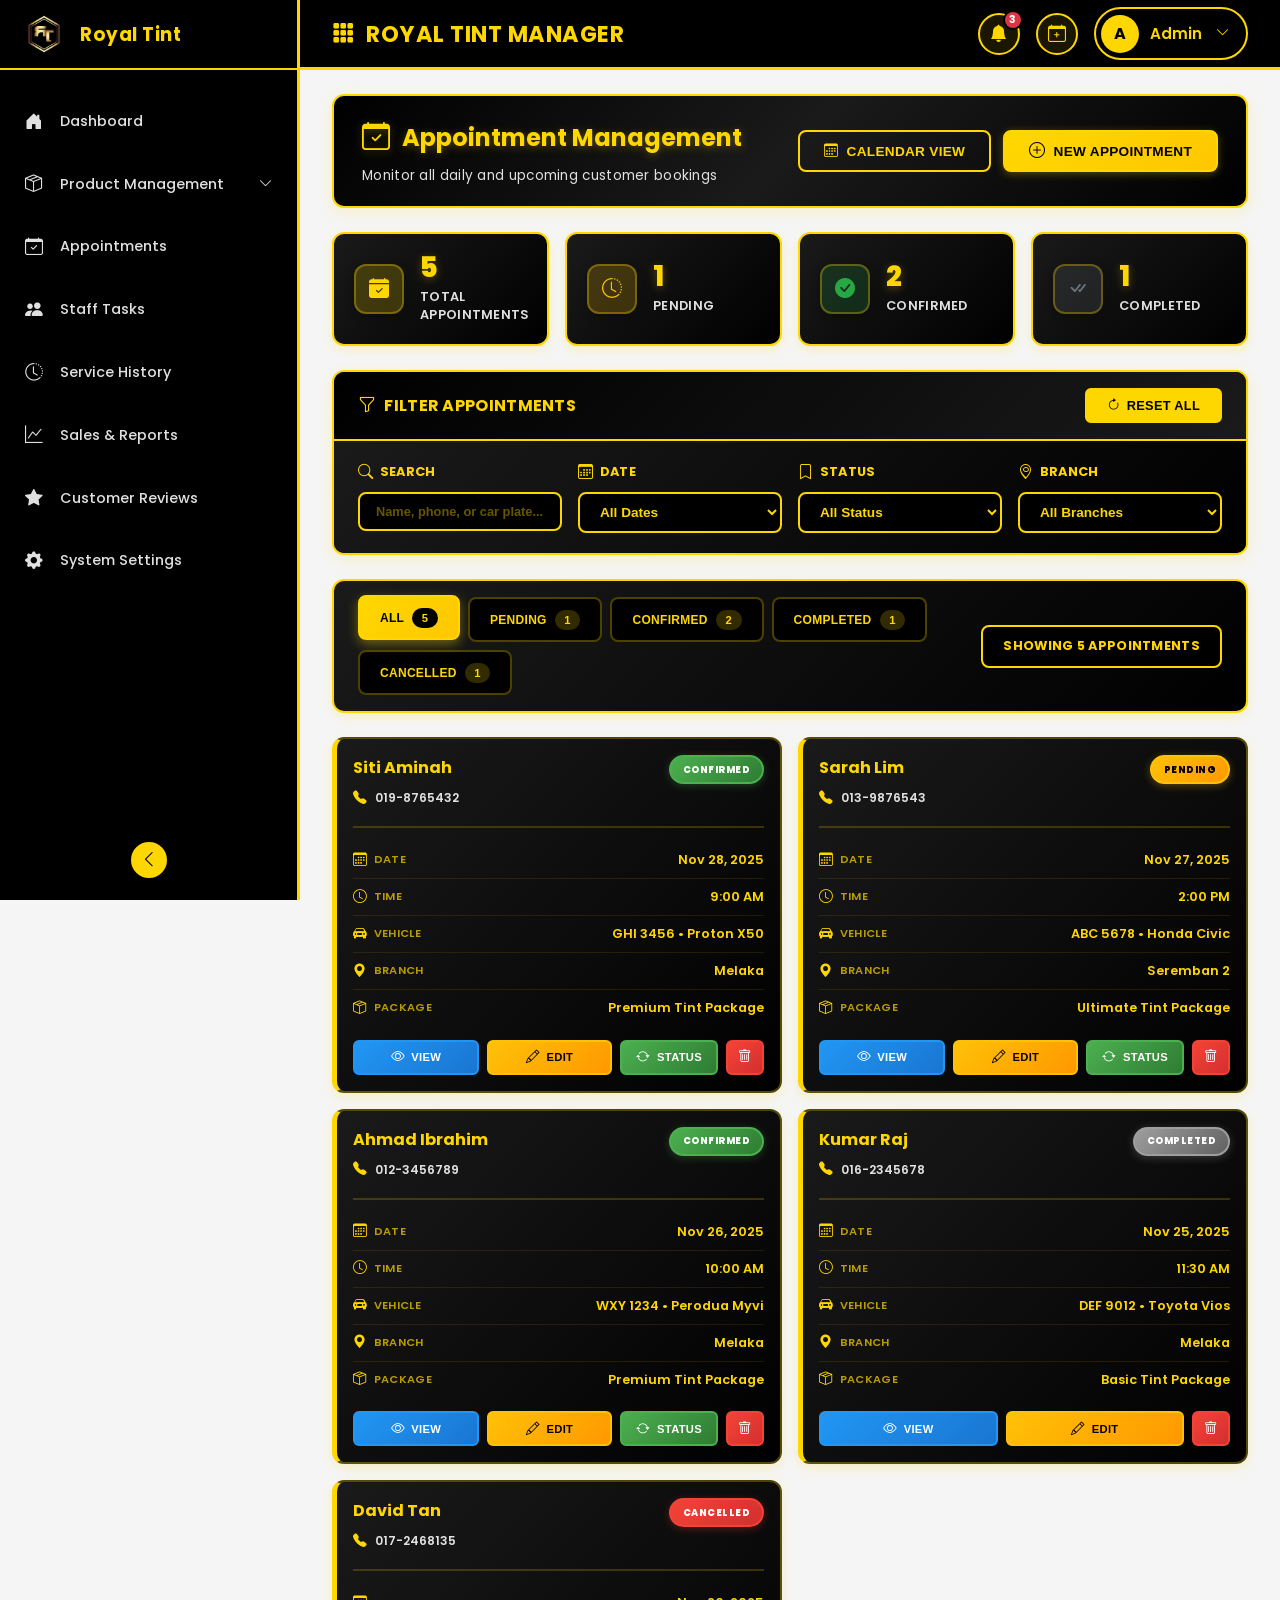
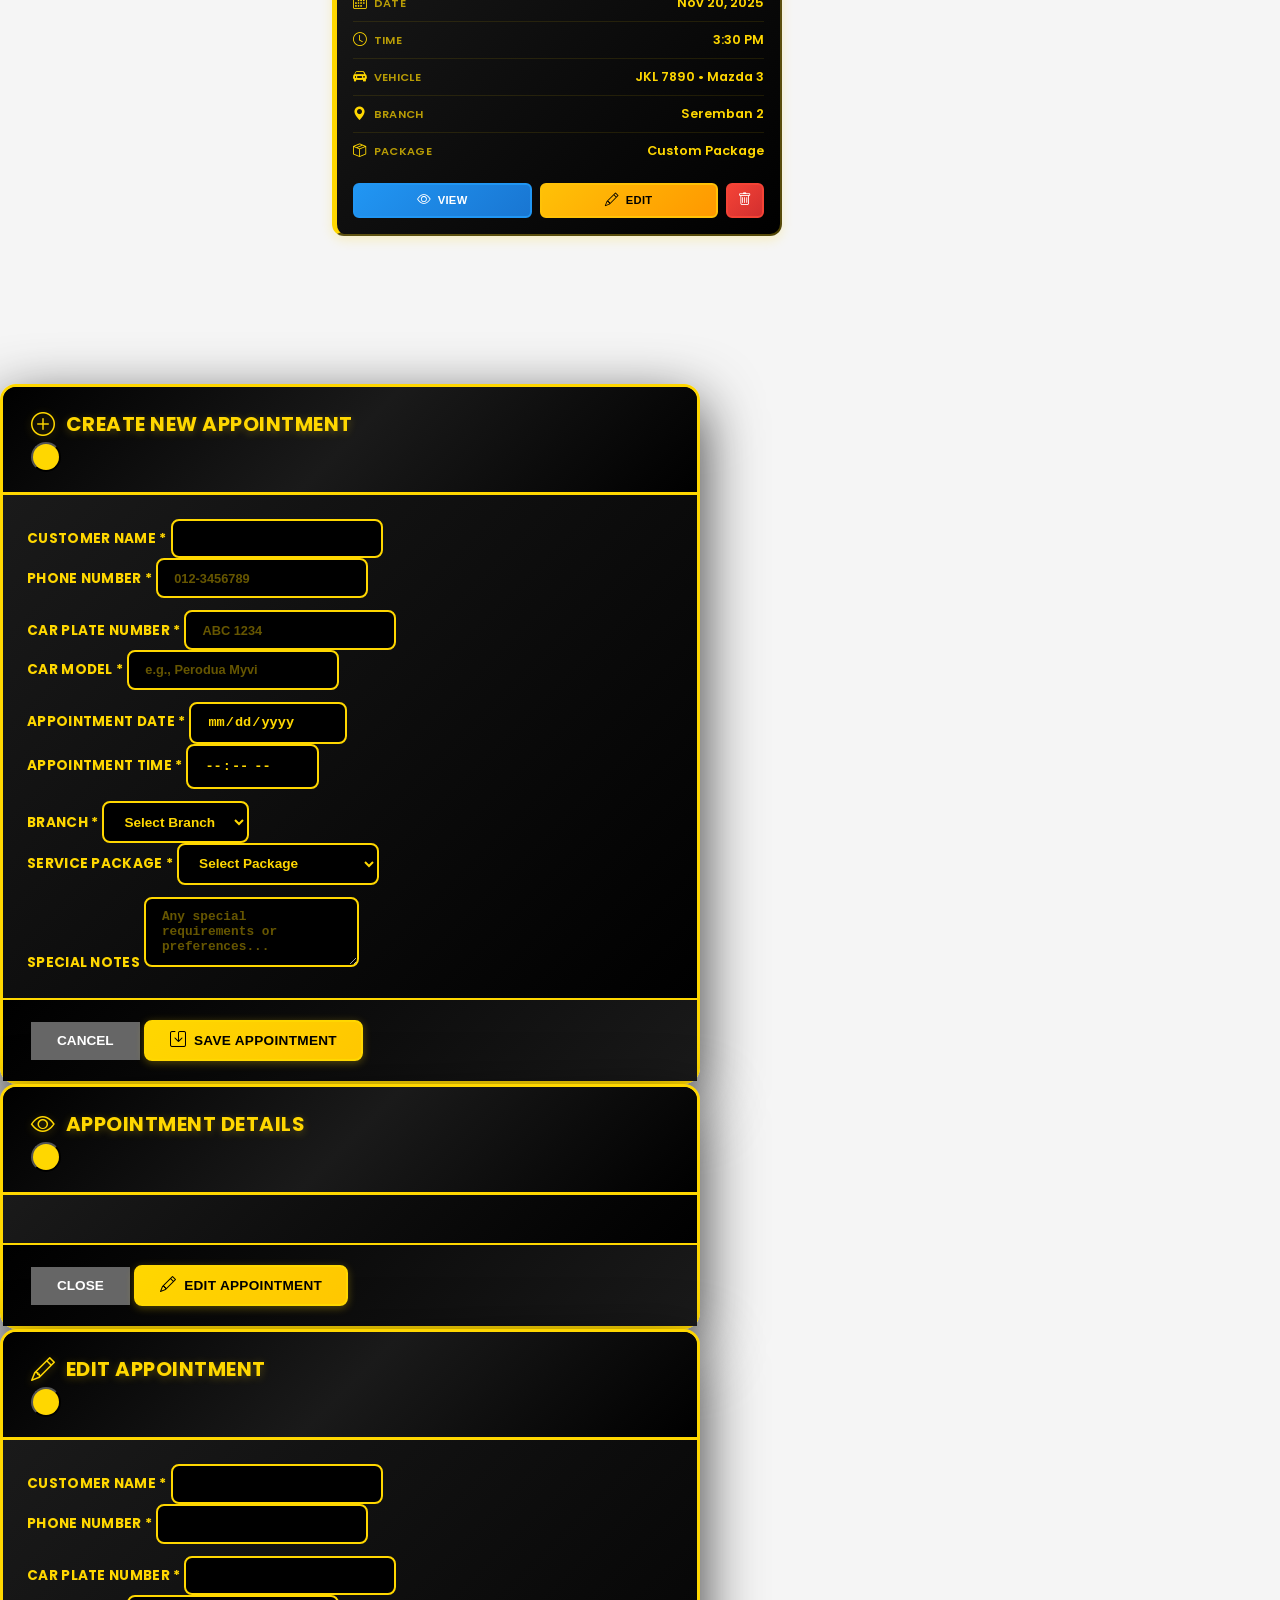
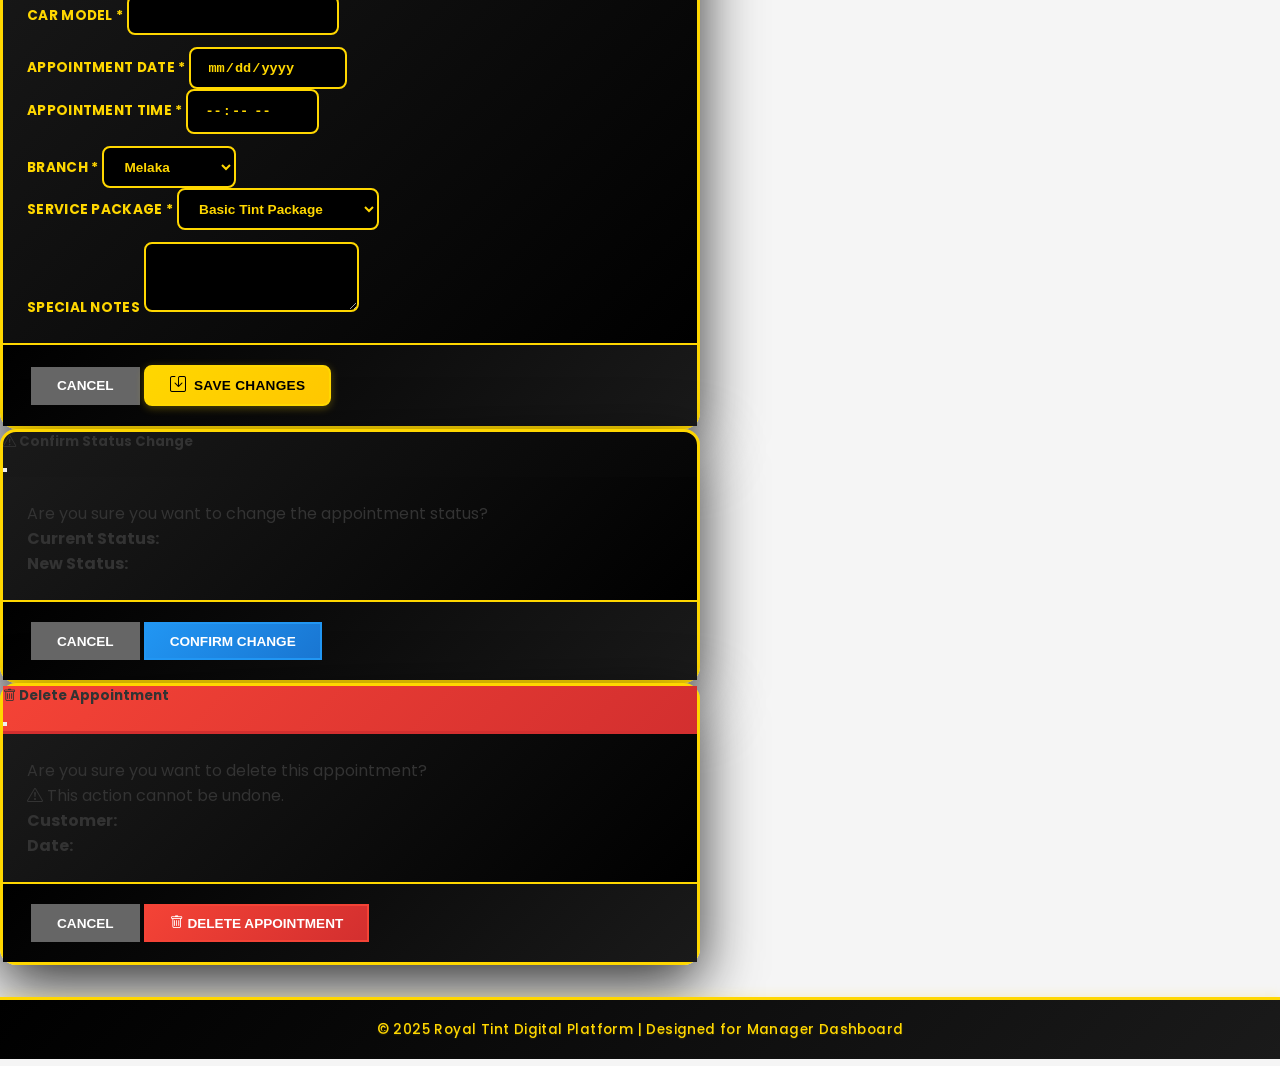
==== appointments.html @ 49ae047e "first commit" ====
<!DOCTYPE html>
<html lang="en">
<head>
  <meta charset="UTF-8">
  <meta name="viewport" content="width=device-width, initial-scale=1.0" />
  <title>Appointment Management - Royal Tint</title>
  
  <!-- Fonts -->
  <link href="https://fonts.googleapis.com/css2?family=Poppins:wght@300;400;500;600;700&display=swap" rel="stylesheet" />
  
  <!-- CSS Files - Adjust paths based on your folder structure -->
  <link rel="stylesheet" href="assets/css/bootstrap.min.css">
  <link rel="stylesheet" href="https://cdn.jsdelivr.net/npm/bootstrap-icons@1.10.5/font/bootstrap-icons.css" />
  <link rel="stylesheet" href="assets/css/aos.css">
  <link rel="stylesheet" href="assets/css/style.css">
  <link rel="stylesheet" href="assets/css/appointment.css">
</head>

<body>

  <div id="navbar"></div>
  <div id="sidebar"></div>

  <!-- MAIN CONTENT -->
  <main class="main-content">
    <div class="container-fluid">

      <!-- Page Header -->
      <div class="page-header-section">
        <div class="header-left">
          <h2 class="page-title">
            <i class="bi bi-calendar-check"></i> Appointment Management
          </h2>
          <p class="page-subtitle">Monitor all daily and upcoming customer bookings</p>
        </div>
        <div class="header-right">
          <button class="btn btn-outline-gold" id="viewToggle">
            <i class="bi bi-calendar3"></i>
            <span>Calendar View</span>
          </button>
          <button class="btn btn-gold" data-bs-toggle="modal" data-bs-target="#newAppointmentModal">
            <i class="bi bi-plus-circle"></i>
            <span>New Appointment</span>
          </button>
        </div>
      </div>

      <!-- Stats Cards -->
      <div class="stats-grid">
        <div class="stat-card">
          <div class="stat-icon" style="background: rgba(255,215,0,0.2);">
            <i class="bi bi-calendar-check-fill" style="color: #FFD700;"></i>
          </div>
          <div class="stat-content">
            <h3 id="totalAppointments">0</h3>
            <p>Total Appointments</p>
          </div>
        </div>

        <div class="stat-card">
          <div class="stat-icon" style="background: rgba(255,193,7,0.2);">
            <i class="bi bi-clock-history" style="color: #ffc107;"></i>
          </div>
          <div class="stat-content">
            <h3 id="pendingCount">0</h3>
            <p>Pending</p>
          </div>
        </div>

        <div class="stat-card">
          <div class="stat-icon" style="background: rgba(40,167,69,0.2);">
            <i class="bi bi-check-circle-fill" style="color: #28a745;"></i>
          </div>
          <div class="stat-content">
            <h3 id="confirmedCount">0</h3>
            <p>Confirmed</p>
          </div>
        </div>

        <div class="stat-card">
          <div class="stat-icon" style="background: rgba(108,117,125,0.2);">
            <i class="bi bi-check-all" style="color: #6c757d;"></i>
          </div>
          <div class="stat-content">
            <h3 id="completedCount">0</h3>
            <p>Completed</p>
          </div>
        </div>
      </div>

      <!-- List View -->
      <div id="listView">

        <!-- Enhanced Filter Card -->
        <div class="filter-card">
          <div class="filter-header">
            <h5><i class="bi bi-funnel"></i> Filter Appointments</h5>
            <button class="btn-reset" id="resetFilter">
              <i class="bi bi-arrow-clockwise"></i> Reset All
            </button>
          </div>
          
          <div class="filter-body">
            <div class="filter-group">
              <label class="filter-label">
                <i class="bi bi-search"></i> Search
              </label>
              <input type="text" class="filter-input" id="searchInput" 
                     placeholder="Name, phone, or car plate...">
            </div>

            <div class="filter-group">
              <label class="filter-label">
                <i class="bi bi-calendar3"></i> Date
              </label>
              <select class="filter-select" id="dateFilter">
                <option value="all">All Dates</option>
                <option value="today">Today</option>
                <option value="tomorrow">Tomorrow</option>
                <option value="week">This Week</option>
                <option value="month">This Month</option>
                <option value="custom">Select Date...</option>
              </select>
            </div>

            <div class="filter-group">
              <label class="filter-label">
                <i class="bi bi-bookmark"></i> Status
              </label>
              <select class="filter-select" id="statusFilter">
                <option value="all">All Status</option>
                <option value="pending">Pending</option>
                <option value="confirmed">Confirmed</option>
                <option value="completed">Completed</option>
                <option value="cancelled">Cancelled</option>
              </select>
            </div>

            <div class="filter-group">
              <label class="filter-label">
                <i class="bi bi-geo-alt"></i> Branch
              </label>
              <select class="filter-select" id="branchFilter">
                <option value="all">All Branches</option>
                <option value="melaka">Melaka</option>
                <option value="seremban">Seremban 2</option>
              </select>
            </div>
          </div>

          <!-- Custom Date Picker (Hidden by default) -->
          <div class="custom-date-section" id="customDatePicker" style="display: none;">
            <label class="filter-label">
              <i class="bi bi-calendar-date"></i> Select Specific Date
            </label>
            <input type="date" class="filter-input" id="customDate">
          </div>
        </div>

        <!-- Filter Tabs -->
        <div class="filter-tabs-container">
          <div class="filter-tabs">
            <button class="filter-tab active" data-status="all">
              All <span class="tab-badge" id="badge-all">0</span>
            </button>
            <button class="filter-tab" data-status="pending">
              Pending <span class="tab-badge" id="badge-pending">0</span>
            </button>
            <button class="filter-tab" data-status="confirmed">
              Confirmed <span class="tab-badge" id="badge-confirmed">0</span>
            </button>
            <button class="filter-tab" data-status="completed">
              Completed <span class="tab-badge" id="badge-completed">0</span>
            </button>
            <button class="filter-tab" data-status="cancelled">
              Cancelled <span class="tab-badge" id="badge-cancelled">0</span>
            </button>
          </div>

          <!-- Results Count -->
          <div class="results-count">
            <span id="resultsCount">Showing 0 appointments</span>
          </div>
        </div>

        <!-- Appointment List -->
        <div id="appointmentsList">
          <!-- JavaScript will render appointments here -->
        </div>
      </div>

      <!-- Calendar View -->
      <div id="calendarView" style="display: none;">
        <div class="card shadow-sm">
          <div class="card-body text-center py-5">
            <i class="bi bi-calendar3" style="font-size: 4rem; color: #FFD700;"></i>
            <h4 class="mt-3">Calendar View</h4>
            <p class="text-muted">Calendar integration coming soon...</p>
          </div>
        </div>
      </div>

    </div>
  </main>

  <!-- ========== MODALS ========== -->

  <!-- New Appointment Modal -->
  <div class="modal fade" id="newAppointmentModal" tabindex="-1">
    <div class="modal-dialog modal-lg">
      <div class="modal-content">
        <div class="modal-header-gold">
          <h5 class="modal-title">
            <i class="bi bi-plus-circle"></i> Create New Appointment
          </h5>
          <button type="button" class="btn-close btn-close-white" data-bs-dismiss="modal"></button>
        </div>
        <div class="modal-body">
          <form id="appointmentForm">
            <div class="row">
              <div class="col-md-6 mb-3">
                <label class="form-label">Customer Name *</label>
                <input type="text" class="form-control" id="customerName" required>
              </div>
              <div class="col-md-6 mb-3">
                <label class="form-label">Phone Number *</label>
                <input type="tel" class="form-control" id="customerPhone" 
                       placeholder="012-3456789" required>
              </div>
            </div>
            <div class="row">
              <div class="col-md-6 mb-3">
                <label class="form-label">Car Plate Number *</label>
                <input type="text" class="form-control" id="carPlate" 
                       placeholder="ABC 1234" required>
              </div>
              <div class="col-md-6 mb-3">
                <label class="form-label">Car Model *</label>
                <input type="text" class="form-control" id="carModel" 
                       placeholder="e.g., Perodua Myvi" required>
              </div>
            </div>
            <div class="row">
              <div class="col-md-6 mb-3">
                <label class="form-label">Appointment Date *</label>
                <input type="date" class="form-control" id="appointmentDate" required>
              </div>
              <div class="col-md-6 mb-3">
                <label class="form-label">Appointment Time *</label>
                <input type="time" class="form-control" id="appointmentTime" required>
              </div>
            </div>
            <div class="row">
              <div class="col-md-6 mb-3">
                <label class="form-label">Branch *</label>
                <select class="form-select" id="branch" required>
                  <option value="">Select Branch</option>
                  <option value="melaka">Melaka</option>
                  <option value="seremban">Seremban 2</option>
                </select>
              </div>
              <div class="col-md-6 mb-3">
                <label class="form-label">Service Package *</label>
                <select class="form-select" id="servicePackage" required>
                  <option value="">Select Package</option>
                  <option value="Basic Tint Package">Basic Tint Package</option>
                  <option value="Premium Tint Package">Premium Tint Package</option>
                  <option value="Ultimate Tint Package">Ultimate Tint Package</option>
                  <option value="Custom Package">Custom Package</option>
                </select>
              </div>
            </div>
            <div class="mb-3">
              <label class="form-label">Special Notes</label>
              <textarea class="form-control" id="notes" rows="3" 
                        placeholder="Any special requirements or preferences..."></textarea>
            </div>
          </form>
        </div>
        <div class="modal-footer">
          <button type="button" class="btn btn-secondary" data-bs-dismiss="modal">Cancel</button>
          <button type="button" class="btn btn-gold" id="saveAppointment">
            <i class="bi bi-save"></i> Save Appointment
          </button>
        </div>
      </div>
    </div>
  </div>

  <!-- View Appointment Details Modal -->
  <div class="modal fade" id="viewAppointmentModal" tabindex="-1">
    <div class="modal-dialog modal-lg">
      <div class="modal-content">
        <div class="modal-header-gold">
          <h5 class="modal-title">
            <i class="bi bi-eye"></i> Appointment Details
          </h5>
          <button type="button" class="btn-close btn-close-white" data-bs-dismiss="modal"></button>
        </div>
        <div class="modal-body" id="viewAppointmentContent">
          <!-- Content will be populated by JavaScript -->
        </div>
        <div class="modal-footer">
          <button type="button" class="btn btn-secondary" data-bs-dismiss="modal">Close</button>
          <button type="button" class="btn btn-gold" id="editFromView">
            <i class="bi bi-pencil"></i> Edit Appointment
          </button>
        </div>
      </div>
    </div>
  </div>

  <!-- Edit Appointment Modal -->
  <div class="modal fade" id="editAppointmentModal" tabindex="-1">
    <div class="modal-dialog modal-lg">
      <div class="modal-content">
        <div class="modal-header-gold">
          <h5 class="modal-title">
            <i class="bi bi-pencil"></i> Edit Appointment
          </h5>
          <button type="button" class="btn-close btn-close-white" data-bs-dismiss="modal"></button>
        </div>
        <div class="modal-body">
          <form id="editAppointmentForm">
            <input type="hidden" id="editId">
            <div class="row">
              <div class="col-md-6 mb-3">
                <label class="form-label">Customer Name *</label>
                <input type="text" class="form-control" id="editCustomerName" required>
              </div>
              <div class="col-md-6 mb-3">
                <label class="form-label">Phone Number *</label>
                <input type="tel" class="form-control" id="editCustomerPhone" required>
              </div>
            </div>
            <div class="row">
              <div class="col-md-6 mb-3">
                <label class="form-label">Car Plate Number *</label>
                <input type="text" class="form-control" id="editCarPlate" required>
              </div>
              <div class="col-md-6 mb-3">
                <label class="form-label">Car Model *</label>
                <input type="text" class="form-control" id="editCarModel" required>
              </div>
            </div>
            <div class="row">
              <div class="col-md-6 mb-3">
                <label class="form-label">Appointment Date *</label>
                <input type="date" class="form-control" id="editAppointmentDate" required>
              </div>
              <div class="col-md-6 mb-3">
                <label class="form-label">Appointment Time *</label>
                <input type="time" class="form-control" id="editAppointmentTime" required>
              </div>
            </div>
            <div class="row">
              <div class="col-md-6 mb-3">
                <label class="form-label">Branch *</label>
                <select class="form-select" id="editBranch" required>
                  <option value="melaka">Melaka</option>
                  <option value="seremban">Seremban 2</option>
                </select>
              </div>
              <div class="col-md-6 mb-3">
                <label class="form-label">Service Package *</label>
                <select class="form-select" id="editServicePackage" required>
                  <option value="Basic Tint Package">Basic Tint Package</option>
                  <option value="Premium Tint Package">Premium Tint Package</option>
                  <option value="Ultimate Tint Package">Ultimate Tint Package</option>
                  <option value="Custom Package">Custom Package</option>
                </select>
              </div>
            </div>
            <div class="mb-3">
              <label class="form-label">Special Notes</label>
              <textarea class="form-control" id="editNotes" rows="3"></textarea>
            </div>
          </form>
        </div>
        <div class="modal-footer">
          <button type="button" class="btn btn-secondary" data-bs-dismiss="modal">Cancel</button>
          <button type="button" class="btn btn-gold" id="updateAppointment">
            <i class="bi bi-save"></i> Save Changes
          </button>
        </div>
      </div>
    </div>
  </div>

  <!-- Status Change Confirmation Modal -->
  <div class="modal fade" id="statusChangeModal" tabindex="-1">
    <div class="modal-dialog">
      <div class="modal-content">
        <div class="modal-header">
          <h5 class="modal-title">
            <i class="bi bi-exclamation-triangle text-warning"></i> Confirm Status Change
          </h5>
          <button type="button" class="btn-close" data-bs-dismiss="modal"></button>
        </div>
        <div class="modal-body">
          <p>Are you sure you want to change the appointment status?</p>
          <div class="alert alert-info">
            <strong>Current Status:</strong> <span id="currentStatus"></span><br>
            <strong>New Status:</strong> <span id="newStatus"></span>
          </div>
        </div>
        <div class="modal-footer">
          <button type="button" class="btn btn-secondary" data-bs-dismiss="modal">Cancel</button>
          <button type="button" class="btn btn-primary" id="confirmStatusChange">
            Confirm Change
          </button>
        </div>
      </div>
    </div>
  </div>

  <!-- Delete Confirmation Modal -->
  <div class="modal fade" id="deleteModal" tabindex="-1">
    <div class="modal-dialog">
      <div class="modal-content">
        <div class="modal-header bg-danger text-white">
          <h5 class="modal-title">
            <i class="bi bi-trash"></i> Delete Appointment
          </h5>
          <button type="button" class="btn-close btn-close-white" data-bs-dismiss="modal"></button>
        </div>
        <div class="modal-body">
          <p>Are you sure you want to delete this appointment?</p>
          <div class="alert alert-warning">
            <i class="bi bi-exclamation-triangle"></i> This action cannot be undone.
          </div>
          <p><strong>Customer:</strong> <span id="deleteCustomerName"></span></p>
          <p><strong>Date:</strong> <span id="deleteAppointmentDate"></span></p>
        </div>
        <div class="modal-footer">
          <button type="button" class="btn btn-secondary" data-bs-dismiss="modal">Cancel</button>
          <button type="button" class="btn btn-danger" id="confirmDelete">
            <i class="bi bi-trash"></i> Delete Appointment
          </button>
        </div>
      </div>
    </div>
  </div>

  <div id="footer"></div>

  <!-- Scripts -->
  <script src="assets/js/bootstrap.bundle.min.js"></script>
  <script src="assets/js/aos.js"></script>
  <script>
    AOS.init({
      duration: 800,
      easing: 'ease-in-out',
      once: true
    });
  </script>
  <script src="assets/js/main.js"></script>
  <script src="assets/js/appointment.js"></script>
</body>
</html>
---- assets/css/style.css ----
/* ============================================
   ROYAL TINT - ULTIMATE FIX
   All Issues Resolved
   ============================================ */

   :root {
    --black: #000;
    --gold: #FFD700;
    --gold-hover: #FFC700;
    --white: #fff;
    --gray-bg: #f5f5f5;
    --gray-light: #e0e0e0;
    --gray-dark: #666;
    --navbar-height: 70px;
    --sidebar-width: 300px;
    --sidebar-collapsed-width: 70px;
  }
  
  * {
    margin: 0;
    padding: 0;
    box-sizing: border-box;
  }
  
  html, body {
    font-family: 'Poppins', sans-serif;
    background: var(--gray-bg);
    color: #333;
    min-height: 100vh;
    overflow-x: hidden;
  }
  
  /* ============================================
     SIDEBAR STYLES
     ============================================ */
  
  .sidebar {
    position: fixed;
    left: 0;
    top: 0;
    width: var(--sidebar-width);
    height: 100vh;
    background: var(--black);
    border-right: 3px solid var(--gold);
    z-index: 1000;
    overflow-y: auto;
    overflow-x: hidden;
    transition: width 0.3s ease;
  }
  
  .sidebar.collapsed {
    width: var(--sidebar-collapsed-width);
  }
  
  .sidebar-header {
    display: flex;
    align-items: center;
    gap: 1rem;
    padding: 1rem 1.5rem;
    height: var(--navbar-height);
    border-bottom: 2px solid var(--gold);
    background: var(--black);
  }
  
  .logo-wrapper {
    width: 40px;
    height: 40px;
    display: flex;
    align-items: center;
    justify-content: center;
    flex-shrink: 0;
  }
  
  .logo-img {
    width: 100%;
    height: 100%;
    object-fit: contain;
  }
  
  .brand-name {
    font-size: 1.15rem;
    font-weight: 700;
    color: var(--gold);
    margin: 0;
    letter-spacing: 0.5px;
    white-space: nowrap;
    transition: opacity 0.3s ease;
  }
  
  .sidebar.collapsed .brand-name {
    opacity: 0;
    display: none;
  }
  
  .sidebar.collapsed .sidebar-header {
    justify-content: center;
    padding: 1rem;
  }
  
  /* Menu Styles */
  .menu {
    list-style: none;
    padding: 1rem 0 80px 0; /* Extra bottom padding for collapse button */
    margin: 0;
  }
  
  .menu-item {
    margin: 0.5rem 0;
    position: relative;
  }
  
  .menu-item a,
  .menu-item .menu-link {
    display: flex;
    align-items: center;
    gap: 1rem;
    padding: 0.9rem 1.5rem;
    color: #e0e0e0;
    text-decoration: none;
    transition: all 0.3s ease;
    font-weight: 500;
    font-size: 0.9rem;
    cursor: pointer;
  }
  
  .menu-item a:hover,
  .menu-item .menu-link:hover {
    background: rgba(255, 215, 0, 0.1);
    color: var(--gold);
  }
  
  .menu-item.active a,
  .menu-item.active .menu-link {
    background: var(--gold);
    color: var(--black);
    font-weight: 700;
  }
  
  .menu-item .icon {
    width: 20px;
    text-align: center;
    font-size: 1.1rem;
    flex-shrink: 0;
  }
  
  .menu-item .label {
    flex: 1;
    white-space: nowrap;
    transition: opacity 0.3s ease;
  }
  
  .sidebar.collapsed .label {
    opacity: 0;
    display: none;
  }
  
  .sidebar.collapsed .menu-item a,
  .sidebar.collapsed .menu-item .menu-link {
    justify-content: center;
    padding: 0.9rem 0.5rem;
  }
  
  .sidebar.collapsed .submenu-arrow {
    display: none;
  }
  
  .submenu {
    list-style: none;
    padding: 0;
    margin: 0;
    max-height: 0;
    overflow: hidden;
    transition: max-height 0.3s ease;
    background: rgba(0, 0, 0, 0.6);
  }
  
  /* Submenu Open State */
  .menu-item.has-submenu.open .submenu {
    max-height: 300px;
  }
  
  /* Submenu Items */
  .submenu li {
    margin: 0;
  }
  
  .submenu li a {
    display: block;
    padding: 0.75rem 1.5rem 0.75rem 3.5rem;
    color: white;
    text-decoration: none;
    font-size: 0.85rem;
    font-weight: 500;
    transition: all 0.3s ease;
    border-left: 3px solid transparent;
  }
  
  /* Submenu Hover - Same as main menu items */
  .submenu li a:hover {
    background: rgba(255, 215, 0, 0.1);
    color: #FFD700;
  }
  
  /* Submenu Arrow */
  .submenu-arrow {
    margin-left: auto;
    font-size: 0.85rem;
    transition: transform 0.3s ease;
  }
  
  /* Rotate arrow when open */
  .menu-item.has-submenu.open .submenu-arrow {
    transform: rotate(180deg);
  }
  
  /* Hide submenu in collapsed sidebar */
  .sidebar.collapsed .submenu-arrow,
  .sidebar.collapsed .submenu {
    display: none;
  }
  
  
  /* Collapse Button - INSIDE SIDEBAR, CENTERED */
  .collapse-btn {
    position: absolute; /* Changed from fixed */
    bottom: 20px;
    left: 50%;
    transform: translateX(-50%);
    width: 40px;
    height: 40px;
    background: var(--gold);
    border: 2px solid var(--black);
    border-radius: 50%;
    display: flex;
    align-items: center;
    justify-content: center;
    cursor: pointer;
    color: var(--black);
    font-size: 1.1rem;
    transition: all 0.3s ease;
    z-index: 10;
    box-shadow: 0 2px 8px rgba(0, 0, 0, 0.3);
  }
  
  .collapse-btn:hover {
    transform: translateX(-50%) scale(1.1);
    box-shadow: 0 4px 12px rgba(0, 0, 0, 0.4);
  }
  
  .collapse-btn i {
    transition: transform 0.3s ease;
    font-weight: 900;
  }
  
  .sidebar.collapsed .collapse-btn i {
    transform: rotate(180deg);
  }
  
  /* Scrollbar */
  .sidebar::-webkit-scrollbar {
    width: 5px;
  }
  
  .sidebar::-webkit-scrollbar-track {
    background: #1a1a1a;
  }
  
  .sidebar::-webkit-scrollbar-thumb {
    background: var(--gold);
    border-radius: 3px;
  }
  
  /* ============================================
     NAVBAR STYLES
     ============================================ */
  
  .top-navbar {
    position: fixed;
    top: 0;
    left: var(--sidebar-width);
    right: 0;
    height: var(--navbar-height);
    background: var(--black);
    border-bottom: 3px solid var(--gold);
    z-index: 999;
    display: flex;
    align-items: center;
    justify-content: space-between;
    padding: 0 2rem;
    transition: left 0.3s ease;
  }
  
  .sidebar.collapsed ~ * .top-navbar,
  body.sidebar-collapsed .top-navbar {
    left: var(--sidebar-collapsed-width);
  }
  
  .navbar-left {
    display: flex;
    align-items: center;
  }
  
  .navbar-title {
    display: flex;
    align-items: center;
    gap: 0.75rem;
  }
  
  .navbar-title i {
    font-size: 1.4rem;
    color: var(--gold);
  }
  
  .navbar-title h1 {
    color: var(--gold);
    font-size: 1.4rem;
    font-weight: 700;
    margin: 0;
    text-transform: uppercase;
    letter-spacing: 0.5px;
  }
  
  .navbar-right {
    display: flex;
    align-items: center;
    gap: 1rem;
  }
  
  .nav-icon {
    width: 42px;
    height: 42px;
    border-radius: 50%;
    background: rgba(255, 215, 0, 0.1);
    border: 2px solid var(--gold);
    color: var(--gold);
    display: flex;
    align-items: center;
    justify-content: center;
    cursor: pointer;
    transition: all 0.3s ease;
    position: relative;
    text-decoration: none;
  }
  
  .nav-icon:hover {
    background: var(--gold);
    color: var(--black);
    transform: translateY(-2px);
    box-shadow: 0 4px 12px rgba(255, 215, 0, 0.4);
  }
  
  .nav-icon i {
    font-size: 1.1rem;
  }
  
  .notification-badge {
    position: absolute;
    top: -5px;
    right: -5px;
    background: #dc3545;
    color: white;
    width: 20px;
    height: 20px;
    border-radius: 50%;
    display: flex;
    align-items: center;
    justify-content: center;
    font-size: 0.65rem;
    font-weight: 700;
    border: 2px solid var(--black);
  }
  
  /* User Profile - FIXED DROPDOWN */
  .user-profile-wrapper {
    position: relative;
  }
  
  .user-profile {
    display: flex;
    align-items: center;
    gap: 0.65rem;
    padding: 0.35rem 1rem 0.35rem 0.35rem;
    background: transparent;
    border: 2px solid var(--gold);
    border-radius: 30px;
    cursor: pointer;
    transition: all 0.3s ease;
  }
  
  .user-profile:hover {
    background: rgba(255, 215, 0, 0.1);
    border-color: var(--gold-hover);
    box-shadow: 0 2px 8px rgba(255, 215, 0, 0.2);
  }
  
  .user-avatar {
    width: 38px;
    height: 38px;
    border-radius: 50%;
    background: var(--gold);
    color: var(--black);
    display: flex;
    align-items: center;
    justify-content: center;
    font-weight: 700;
    font-size: 1rem;
  }
  
  .user-name {
    color: var(--gold);
    font-weight: 600;
    font-size: 0.95rem;
  }
  
  .dropdown-arrow {
    color: var(--gold);
    font-size: 0.85rem;
    transition: transform 0.3s ease;
    margin-left: 0.25rem;
  }
  
  /* Profile Dropdown - FIXED */
  .profile-dropdown {
    position: absolute;
    top: calc(100% + 10px);
    right: 0;
    min-width: 230px;
    background: var(--black);
    border: 2px solid var(--gold);
    border-radius: 12px;
    box-shadow: 0 8px 24px rgba(255, 215, 0, 0.3);
    overflow: hidden;
    opacity: 0;
    visibility: hidden;
    transform: translateY(-10px);
    transition: all 0.3s ease;
    z-index: 10000;
  }
  
  .profile-dropdown.show {
    opacity: 1;
    visibility: visible;
    transform: translateY(0);
  }
  
  .dropdown-item {
    display: flex;
    align-items: center;
    gap: 0.75rem;
    padding: 0.95rem 1.15rem;
    color: var(--gold);
    text-decoration: none;
    transition: all 0.3s ease;
    font-size: 0.9rem;
    font-weight: 500;
    border-bottom: 1px solid rgba(255, 215, 0, 0.1);
  }
  
  .dropdown-item:last-child {
    border-bottom: none;
  }
  
  .dropdown-item:hover {
    background: var(--gold);
    color: var(--black);
    padding-left: 1.4rem;
  }
  
  .dropdown-item i {
    font-size: 1.15rem;
    width: 22px;
  }
  
  .dropdown-divider {
    height: 2px;
    background: linear-gradient(90deg, transparent, var(--gold), transparent);
    margin: 0.25rem 0;
  }
  
  .logout-item {
    color: #ff6b6b;
  }
  
  .logout-item:hover {
    background: #ff6b6b;
    color: white;
  }
  
  /* ============================================
     MAIN CONTENT STYLES
     ============================================ */
  
  .main-content {
    margin-left: var(--sidebar-width);
    margin-top: var(--navbar-height);
    padding: 1.5rem 2rem 2rem 2rem;
    transition: margin-left 0.3s ease;
    min-height: calc(100vh - var(--navbar-height));
    background: var(--gray-bg);
  }
  
  .sidebar.collapsed ~ * .main-content,
  body.sidebar-collapsed .main-content {
    margin-left: var(--sidebar-collapsed-width);
  }
  
  /* Welcome Section - NO OVERLAP */
  .welcome-section {
    background: linear-gradient(135deg, var(--black) 0%, #1a1a1a 100%);
    border-radius: 14px;
    padding: 1.2rem 1.5rem;
    margin-bottom: 1.3rem;
    border: 3px solid var(--gold);
    box-shadow: 0 6px 20px rgba(255, 215, 0, 0.25);
  }
  
  .welcome-section h1 {
    font-size: clamp(1.2rem, 2.5vw, 1.6rem); /* Responsive font */
    font-weight: 700;
    color: var(--gold);
    margin: 0 0 0.4rem 0;
    display: flex;
    align-items: center;
    gap: 0.6rem;
    text-shadow: 0 2px 6px rgba(255, 215, 0, 0.3);
    line-height: 1.2;
  }
  
  .welcome-section p {
    color: #e0e0e0;
    font-size: clamp(0.8rem, 1.5vw, 0.9rem); /* Responsive font */
    margin: 0;
    font-weight: 500;
    line-height: 1.4;
  }
  
  /* Dashboard Stats - NO OVERLAP */
  .dashboard-stats {
    display: grid;
    grid-template-columns: repeat(auto-fit, minmax(200px, 1fr));
    gap: 1rem;
    margin-bottom: 1.3rem;
  }
  
  .stat-box {
    background: linear-gradient(135deg, var(--black) 0%, #1a1a1a 100%);
    border-radius: 12px;
    padding: 1.2rem 1rem;
    display: flex;
    align-items: center;
    gap: 1rem;
    transition: all 0.3s ease;
    border: 3px solid var(--gold);
    box-shadow: 0 6px 16px rgba(255, 215, 0, 0.25);
    position: relative;
    overflow: hidden;
    min-height: 100px;
  }
  
  .stat-box::before {
    content: '';
    position: absolute;
    top: 0;
    right: 0;
    width: 100px;
    height: 100px;
    background: radial-gradient(circle, rgba(255, 215, 0, 0.12) 0%, transparent 70%);
    border-radius: 50%;
    transform: translate(25%, -25%);
  }
  
  .stat-box:hover {
    transform: translateY(-4px);
    box-shadow: 0 10px 28px rgba(255, 215, 0, 0.4);
  }
  
  .stat-icon {
    width: 50px;
    height: 50px;
    border-radius: 12px;
    display: flex;
    align-items: center;
    justify-content: center;
    font-size: 22px;
    flex-shrink: 0;
    box-shadow: 0 3px 10px rgba(0, 0, 0, 0.3);
    position: relative;
    z-index: 1;
    border: 2px solid rgba(255, 255, 255, 0.15);
  }
  
  .stat-icon.today {
    background: linear-gradient(135deg, #4caf50, #2e7d32);
    color: white;
  }
  
  .stat-icon.pending {
    background: linear-gradient(135deg, #ffc107, #ff9800);
    color: var(--black);
  }
  
  .stat-icon.revenue {
    background: linear-gradient(135deg, #2196f3, #1976d2);
    color: white;
  }
  
  .stat-icon.staff {
    background: linear-gradient(135deg, #9c27b0, #7b1fa2);
    color: white;
  }
  
  .stat-details {
    flex: 1;
    min-width: 0;
    overflow: hidden;
  }
  
  .stat-details h3 {
    font-size: clamp(1.4rem, 3vw, 1.75rem); /* Responsive font */
    font-weight: 800;
    color: var(--gold);
    margin: 0 0 0.3rem 0;
    line-height: 1;
    text-shadow: 0 2px 8px rgba(255, 215, 0, 0.35);
    white-space: nowrap;
    overflow: hidden;
    text-overflow: ellipsis;
  }
  
  .stat-details p {
    color: #e0e0e0;
    font-size: clamp(0.7rem, 1.2vw, 0.8rem); /* Responsive font */
    margin: 0;
    font-weight: 600;
    text-transform: uppercase;
    letter-spacing: 0.4px;
    line-height: 1.3;
    word-wrap: break-word;
  }
  
  .stat-badge {
    position: absolute;
    top: 0.9rem;
    right: 0.9rem;
    background: rgba(255, 215, 0, 0.18);
    color: var(--gold);
    padding: 0.3rem 0.75rem;
    border-radius: 16px;
    font-size: clamp(0.6rem, 1vw, 0.65rem); /* Responsive font */
    font-weight: 800;
    border: 2px solid rgba(255, 215, 0, 0.4);
    text-transform: uppercase;
    white-space: nowrap;
  }
  
  /* Content Grid */
  .content-grid {
    display: grid;
    grid-template-columns: repeat(auto-fit, minmax(300px, 1fr));
    gap: 1.3rem;
    margin-bottom: 1.3rem;
  }
  
  /* Section Cards */
  .section-card {
    background: var(--white);
    border-radius: 14px;
    box-shadow: 0 6px 20px rgba(0, 0, 0, 0.12);
    overflow: hidden;
    border: 3px solid var(--gold);
    transition: all 0.3s ease;
  }
  
  .section-card:hover {
    box-shadow: 0 10px 28px rgba(255, 215, 0, 0.35);
    transform: translateY(-3px);
  }
  
  .section-header {
    background: linear-gradient(135deg, var(--black) 0%, #1a1a1a 100%);
    padding: 1rem 1.2rem;
    border-bottom: 3px solid var(--gold);
    display: flex;
    justify-content: space-between;
    align-items: center;
    flex-wrap: wrap;
    gap: 0.75rem;
  }
  
  .section-header h3 {
    margin: 0;
    font-size: clamp(0.95rem, 1.8vw, 1.05rem);
    font-weight: 700;
    color: var(--gold);
    display: flex;
    align-items: center;
    gap: 0.55rem;
    text-transform: uppercase;
    letter-spacing: 0.4px;
    text-shadow: 0 1px 4px rgba(255, 215, 0, 0.25);
    line-height: 1.2;
  }
  
  .section-header h3 i {
    font-size: 1.25rem;
  }
  
  .view-all-link {
    color: var(--gold);
    text-decoration: none;
    font-size: clamp(0.75rem, 1.2vw, 0.8rem);
    font-weight: 700;
    display: flex;
    align-items: center;
    gap: 0.35rem;
    transition: all 0.3s ease;
    text-transform: uppercase;
    padding: 0.45rem 0.9rem;
    background: rgba(255, 215, 0, 0.1);
    border-radius: 7px;
    white-space: nowrap;
  }
  
  .view-all-link:hover {
    color: var(--black);
    background: var(--gold);
  }
  
  .section-body {
    padding: 1.2rem;
  }
  
  /* Appointment Items */
  .appointment-item {
    display: flex;
    align-items: center;
    gap: 0.9rem;
    padding: 1rem;
    background: linear-gradient(135deg, var(--black), #1a1a1a);
    border-radius: 10px;
    margin-bottom: 0.9rem;
    border: 2px solid var(--gold);
    transition: all 0.3s ease;
    box-shadow: 0 3px 10px rgba(255, 215, 0, 0.18);
  }
  
  .appointment-item:last-child {
    margin-bottom: 0;
  }
  
  .appointment-item:hover {
    background: linear-gradient(135deg, #1a1a1a, #2a2a2a);
    transform: translateX(4px);
    box-shadow: 0 5px 14px rgba(255, 215, 0, 0.35);
  }
  
  .appointment-info {
    flex: 1;
    min-width: 0;
  }
  
  .appointment-info h4 {
    margin: 0 0 0.4rem 0;
    font-size: clamp(0.85rem, 1.5vw, 0.95rem);
    font-weight: 700;
    color: var(--gold);
    line-height: 1.2;
  }
  
  .appointment-info p {
    margin: 0.2rem 0;
    font-size: clamp(0.7rem, 1.2vw, 0.75rem);
    color: #e0e0e0;
    display: flex;
    align-items: center;
    gap: 0.4rem;
    line-height: 1.3;
  }
  
  .appointment-info p i {
    color: var(--gold);
    font-size: 0.85rem;
  }
  
  .status-badge {
    padding: 0.45rem 0.9rem;
    border-radius: 16px;
    font-size: clamp(0.65rem, 1vw, 0.7rem);
    font-weight: 800;
    text-transform: uppercase;
    border: 2px solid;
    white-space: nowrap;
  }
  
  .status-badge.confirmed {
    background: linear-gradient(135deg, #4caf50, #2e7d32);
    color: white;
    border-color: #4caf50;
  }
  
  .status-badge.pending {
    background: linear-gradient(135deg, #ffc107, #ff9800);
    color: var(--black);
    border-color: #ffc107;
  }
  
  /* Activity Items */
  .activity-item {
    display: flex;
    gap: 0.9rem;
    padding: 1rem;
    background: linear-gradient(135deg, var(--black), #1a1a1a);
    border-radius: 10px;
    margin-bottom: 0.9rem;
    border: 2px solid rgba(255, 215, 0, 0.25);
    transition: all 0.3s ease;
  }
  
  .activity-item:last-child {
    margin-bottom: 0;
  }
  
  .activity-item:hover {
    border-color: var(--gold);
    transform: translateX(3px);
  }
  
  .activity-icon {
    width: 42px;
    height: 42px;
    border-radius: 10px;
    display: flex;
    align-items: center;
    justify-content: center;
    font-size: 18px;
    color: white;
    flex-shrink: 0;
  }
  
  .activity-icon.appointment {
    background: linear-gradient(135deg, #2196f3, #1976d2);
  }
  
  .activity-icon.complete {
    background: linear-gradient(135deg, #4caf50, #2e7d32);
  }
  
  .activity-icon.payment {
    background: linear-gradient(135deg, #ffc107, #ff9800);
  }
  
  .activity-details {
    flex: 1;
    min-width: 0;
  }
  
  .activity-details h5 {
    margin: 0 0 0.3rem 0;
    font-size: clamp(0.8rem, 1.4vw, 0.85rem);
    font-weight: 700;
    color: var(--gold);
    line-height: 1.3;
  }
  
  .activity-details p {
    margin: 0;
    font-size: clamp(0.7rem, 1.2vw, 0.75rem);
    color: #e0e0e0;
    line-height: 1.3;
  }
  
  .activity-time {
    font-size: clamp(0.65rem, 1vw, 0.7rem);
    color: rgba(255, 215, 0, 0.65);
    font-weight: 600;
    align-self: start;
    white-space: nowrap;
  }
  
  /* Quick Actions */
  .quick-actions {
    display: grid;
    grid-template-columns: repeat(auto-fit, minmax(130px, 1fr));
    gap: 0.9rem;
  }
  
  .action-card {
    background: linear-gradient(135deg, var(--black), #1a1a1a);
    border: 3px solid var(--gold);
    border-radius: 12px;
    padding: 1.2rem 0.9rem;
    text-align: center;
    cursor: pointer;
    text-decoration: none;
    color: var(--gold);
    box-shadow: 0 5px 15px rgba(255, 215, 0, 0.25);
    display: flex;
    flex-direction: column;
    align-items: center;
    gap: 0.65rem;
    transition: all 0.3s ease;
  }
  
  .action-card:hover {
    transform: translateY(-4px);
    box-shadow: 0 8px 24px rgba(255, 215, 0, 0.45);
    background: linear-gradient(135deg, #1a1a1a, #2a2a2a);
  }
  
  .action-card i {
    font-size: 2rem;
    color: var(--gold);
  }
  
  .action-card span {
    font-size: clamp(0.75rem, 1.2vw, 0.8rem);
    font-weight: 700;
    text-transform: uppercase;
    line-height: 1.2;
  }
  
  /* ============================================
     FOOTER - STABLE POSITION
     ============================================ */
  
  .footer {
    position: relative;
    width: 100%;
    margin-left: 0; /* Don't shift with sidebar */
    background: linear-gradient(135deg, #000 0%, #1a1a1a 100%);
    border-top: 3px solid #FFD700;
    padding: 1.2rem 2rem;
    box-shadow: 0 -3px 10px rgba(255, 215, 0, 0.15);
    margin-top: 2rem;
  }
  
  .footer-content {
    text-align: center;
    max-width: 1400px;
    margin: 0 auto;
  }
  
  .footer-content p {
    color: #FFD700;
    margin: 0;
    font-size: clamp(0.75rem, 1.2vw, 0.85rem);
    font-weight: 500;
    letter-spacing: 0.4px;
    text-shadow: 0 1px 2px rgba(255, 215, 0, 0.15);
  }
  
  /* ============================================
     RESPONSIVE DESIGN
     ============================================ */
  
  @media (max-width: 992px) {
    .user-name {
      display: none;
    }
    
    .dashboard-stats {
      grid-template-columns: repeat(2, 1fr);
    }
  }
  
  @media (max-width: 768px) {
    .navbar-title h1 {
      font-size: 1.1rem;
    }
    
    .dashboard-stats {
      grid-template-columns: 1fr;
    }
    
    .content-grid {
      grid-template-columns: 1fr;
    }
    
    .quick-actions {
      grid-template-columns: repeat(2, 1fr);
    }
  }
  
  @media (max-width: 576px) {
    .main-content {
      padding: 1rem;
    }
    
    .welcome-section {
      padding: 1rem;
    }
    
    .stat-box {
      padding: 1rem 0.8rem;
    }
    
    .section-body {
      padding: 1rem;
    }
  }
  
  /* Animations */
  @keyframes fadeIn {
    from {
      opacity: 0;
      transform: translateY(15px);
    }
    to {
      opacity: 1;
      transform: translateY(0);
    }
  }
  
  .stat-box,
  .section-card,
  .action-card {
    animation: fadeIn 0.5s ease-out;
  }
  
  .stat-box:nth-child(1) { animation-delay: 0.08s; }
  .stat-box:nth-child(2) { animation-delay: 0.16s; }
  .stat-box:nth-child(3) { animation-delay: 0.24s; }
  .stat-box:nth-child(4) { animation-delay: 0.32s; }
---- assets/css/appointment.css ----
/* ===== ROYAL TINT - COMPACT & STABLE LAYOUT ===== */

/* === MAIN CONTENT - FIXED LAYOUT === */
.main-content {
  margin-left: 300px; /* Fixed margin for sidebar */
  padding: 1.5rem 2rem 100px 2rem; /* Compact padding */
  transition: none; /* Remove transition to prevent shifting */
  min-height: 100vh;
  background: #f5f5f5;
}

/* When sidebar is collapsed */
body.sidebar-collapsed .main-content {
  margin-left: 80px; /* Fixed margin for collapsed sidebar */
}

/* === PAGE HEADER - COMPACT === */
.page-header-section {
  display: flex;
  justify-content: space-between;
  align-items: center;
  margin-bottom: 1.5rem;
  padding: 1.25rem 1.75rem;
  background: linear-gradient(135deg, #000 0%, #1a1a1a 50%, #000 100%);
  border-radius: 12px;
  border: 2px solid #FFD700;
  box-shadow: 0 4px 16px rgba(255, 215, 0, 0.2);
  flex-wrap: wrap;
  gap: 1rem;
}

.header-left {
  flex: 1;
  min-width: 200px;
}

.page-title {
  font-size: 1.5rem; /* Reduced from 2rem */
  font-weight: 700;
  color: #FFD700;
  margin: 0 0 0.5rem 0;
  display: flex;
  align-items: center;
  gap: 0.75rem;
  text-shadow: 0 2px 8px rgba(255, 215, 0, 0.3);
}

.page-title i {
  font-size: 1.75rem; /* Reduced */
}

.page-subtitle {
  color: #e0e0e0;
  margin: 0;
  font-size: 0.85rem; /* Reduced */
  letter-spacing: 0.3px;
}

.header-right {
  display: flex;
  gap: 0.75rem;
  flex-wrap: wrap;
}

/* === COMPACT BUTTONS === */
.btn-gold {
  background: linear-gradient(135deg, #FFD700, #FFC700);
  color: #000;
  border: 2px solid #FFD700;
  font-weight: 700;
  padding: 0.6rem 1.5rem; /* Reduced */
  border-radius: 8px;
  transition: all 0.3s ease;
  display: inline-flex;
  align-items: center;
  gap: 0.5rem;
  box-shadow: 0 2px 8px rgba(255, 215, 0, 0.3);
  font-size: 0.85rem; /* Reduced */
  text-transform: uppercase;
  letter-spacing: 0.3px;
}

.btn-gold:hover {
  background: linear-gradient(135deg, #FFC700, #FFB700);
  color: #000;
  transform: translateY(-2px);
  box-shadow: 0 4px 12px rgba(255, 215, 0, 0.5);
}

.btn-gold i {
  font-size: 1rem;
}

.btn-outline-gold {
  background: transparent;
  color: #FFD700;
  border: 2px solid #FFD700;
  font-weight: 700;
  padding: 0.6rem 1.5rem;
  border-radius: 8px;
  transition: all 0.3s ease;
  display: inline-flex;
  align-items: center;
  gap: 0.5rem;
  font-size: 0.85rem;
  text-transform: uppercase;
  letter-spacing: 0.3px;
}

.btn-outline-gold:hover {
  background: #FFD700;
  color: #000;
  transform: translateY(-2px);
}

/* === COMPACT STATS GRID === */
.stats-grid {
  display: grid;
  grid-template-columns: repeat(auto-fit, minmax(200px, 1fr)); /* Reduced from 260px */
  gap: 1rem; /* Reduced from 1.5rem */
  margin-bottom: 1.5rem;
}

.stat-card {
  background: linear-gradient(135deg, #1a1a1a 0%, #000 100%);
  border-radius: 12px;
  padding: 1.25rem; /* Reduced from 2rem */
  border: 2px solid #FFD700;
  display: flex;
  align-items: center;
  gap: 1rem;
  transition: all 0.3s ease;
  box-shadow: 0 4px 12px rgba(255, 215, 0, 0.2);
}

.stat-card:hover {
  transform: translateY(-4px);
  box-shadow: 0 8px 20px rgba(255, 215, 0, 0.3);
}

.stat-icon {
  width: 50px; /* Reduced from 70px */
  height: 50px;
  border-radius: 12px;
  display: flex;
  align-items: center;
  justify-content: center;
  font-size: 20px; /* Reduced from 28px */
  flex-shrink: 0;
  box-shadow: 0 2px 8px rgba(0, 0, 0, 0.3);
  border: 2px solid rgba(255, 215, 0, 0.3);
}

.stat-content h3 {
  font-size: 1.75rem; /* Reduced from 2.5rem */
  font-weight: 800;
  color: #FFD700;
  margin: 0;
  line-height: 1;
  text-shadow: 0 2px 8px rgba(255, 215, 0, 0.3);
}

.stat-content p {
  color: #e0e0e0;
  font-size: 0.8rem; /* Reduced */
  margin: 0.35rem 0 0 0;
  font-weight: 600;
  text-transform: uppercase;
  letter-spacing: 0.3px;
}

/* === COMPACT FILTER CARD === */
.filter-card {
  background: linear-gradient(135deg, #1a1a1a 0%, #000 100%);
  border-radius: 12px;
  box-shadow: 0 4px 16px rgba(255, 215, 0, 0.2);
  margin-bottom: 1.5rem;
  overflow: hidden;
  border: 2px solid #FFD700;
}

.filter-header {
  background: linear-gradient(135deg, #000 0%, #1a1a1a 100%);
  padding: 1rem 1.5rem; /* Reduced */
  border-bottom: 2px solid #FFD700;
  display: flex;
  justify-content: space-between;
  align-items: center;
}

.filter-header h5 {
  margin: 0;
  font-weight: 700;
  color: #FFD700;
  display: flex;
  align-items: center;
  gap: 0.5rem;
  font-size: 1rem; /* Reduced */
  text-transform: uppercase;
  letter-spacing: 0.3px;
}

.filter-header h5 i {
  color: #FFD700;
  font-size: 1.1rem;
}

.btn-reset {
  background: #FFD700;
  border: 2px solid #FFD700;
  color: #000;
  padding: 0.5rem 1.25rem; /* Reduced */
  border-radius: 6px;
  font-weight: 700;
  font-size: 0.8rem; /* Reduced */
  cursor: pointer;
  transition: all 0.3s ease;
  display: inline-flex;
  align-items: center;
  gap: 0.4rem;
  text-transform: uppercase;
  letter-spacing: 0.3px;
}

.btn-reset:hover {
  background: #FFC700;
  transform: translateY(-2px);
  box-shadow: 0 4px 12px rgba(255, 215, 0, 0.4);
}

.filter-body {
  padding: 1.25rem 1.5rem; /* Reduced */
  display: grid;
  grid-template-columns: repeat(auto-fit, minmax(180px, 1fr)); /* Reduced */
  gap: 1rem;
  background: linear-gradient(135deg, #1a1a1a 0%, #000 100%);
}

.filter-group {
  display: flex;
  flex-direction: column;
  gap: 0.5rem;
}

.filter-label {
  font-weight: 700;
  color: #FFD700;
  font-size: 0.8rem; /* Reduced */
  display: flex;
  align-items: center;
  gap: 0.4rem;
  text-transform: uppercase;
  letter-spacing: 0.3px;
}

.filter-label i {
  color: #FFD700;
  font-size: 0.95rem;
}

.filter-input,
.filter-select {
  padding: 0.65rem 1rem; /* Reduced */
  border: 2px solid #FFD700;
  border-radius: 8px;
  font-size: 0.85rem; /* Reduced */
  transition: all 0.3s ease;
  background: #000;
  color: #FFD700;
  font-weight: 600;
}

.filter-input::placeholder {
  color: rgba(255, 215, 0, 0.4);
  font-size: 0.8rem;
}

.filter-input:focus,
.filter-select:focus {
  outline: none;
  border-color: #FFC700;
  box-shadow: 0 0 0 3px rgba(255, 215, 0, 0.15);
  background: #1a1a1a;
}

.custom-date-section {
  padding: 1rem 1.5rem;
  background: linear-gradient(135deg, #1a1a1a 0%, #000 100%);
  border-top: 2px solid #FFD700;
}

/* === COMPACT FILTER TABS === */
.filter-tabs-container {
  display: flex;
  justify-content: space-between;
  align-items: center;
  margin-bottom: 1.5rem;
  gap: 1rem;
  flex-wrap: wrap;
  background: linear-gradient(135deg, #1a1a1a 0%, #000 100%);
  padding: 1rem 1.5rem; /* Reduced */
  border-radius: 12px;
  box-shadow: 0 4px 12px rgba(255, 215, 0, 0.2);
  border: 2px solid #FFD700;
}

.filter-tabs {
  display: flex;
  gap: 0.5rem;
  flex-wrap: wrap;
  flex: 1;
}

.filter-tab {
  border: none;
  background: #000;
  padding: 0.65rem 1.25rem; /* Reduced */
  font-weight: 600;
  color: #FFD700;
  cursor: pointer;
  transition: all 0.3s ease;
  border-radius: 8px;
  display: inline-flex;
  align-items: center;
  gap: 0.5rem;
  border: 2px solid rgba(255, 215, 0, 0.3);
  text-transform: uppercase;
  letter-spacing: 0.3px;
  font-size: 0.75rem; /* Reduced */
}

.filter-tab:hover {
  background: #1a1a1a;
  border-color: #FFD700;
  transform: translateY(-2px);
}

.filter-tab.active {
  color: #000;
  font-weight: 700;
  background: linear-gradient(135deg, #FFD700, #FFC700);
  border-color: #FFD700;
  box-shadow: 0 4px 12px rgba(255, 215, 0, 0.4);
  transform: translateY(-2px);
}

.tab-badge {
  background: rgba(255, 215, 0, 0.2);
  color: #FFD700;
  padding: 0.25rem 0.6rem;
  border-radius: 12px;
  font-size: 0.7rem;
  font-weight: 800;
  min-width: 24px;
  text-align: center;
}

.filter-tab.active .tab-badge {
  background: #000;
  color: #FFD700;
}

.results-count {
  color: #FFD700;
  font-size: 0.8rem; /* Reduced */
  font-weight: 700;
  padding: 0.65rem 1.25rem;
  background: #000;
  border-radius: 8px;
  border: 2px solid #FFD700;
  text-transform: uppercase;
  letter-spacing: 0.3px;
}

/* === COMPACT APPOINTMENTS GRID === */
.appointments-grid {
  display: grid;
  grid-template-columns: repeat(auto-fill, minmax(300px, 1fr)); /* Reduced from 360px */
  gap: 1rem; /* Reduced from 1.5rem */
  margin-bottom: 3rem;
}

/* === COMPACT APPOINTMENT CARD === */
.appointment-card {
  background: linear-gradient(135deg, #1a1a1a 0%, #000 100%);
  border-radius: 12px;
  border-left: 5px solid #FFD700; /* Reduced from 6px */
  transition: all 0.3s ease;
  overflow: visible;
  box-shadow: 0 4px 12px rgba(255, 215, 0, 0.2);
  border-top: 2px solid rgba(255, 215, 0, 0.3);
  border-right: 2px solid rgba(255, 215, 0, 0.3);
  border-bottom: 2px solid rgba(255, 215, 0, 0.3);
  position: relative;
  z-index: 1;
}

.appointment-card:hover {
  transform: translateY(-4px);
  box-shadow: 0 8px 20px rgba(255, 215, 0, 0.3);
  z-index: 10;
}

.appointment-card .card-body {
  padding: 1rem; /* Reduced from 1.5rem */
}

.appointment-header {
  display: flex;
  justify-content: space-between;
  align-items: start;
  margin-bottom: 0.85rem; /* Reduced */
  padding-bottom: 0.75rem;
  border-bottom: 2px solid rgba(255, 215, 0, 0.2);
}

.customer-info h5 {
  font-size: 1rem; /* Reduced from 1.25rem */
  font-weight: 700;
  color: #FFD700;
  margin: 0 0 0.5rem 0;
}

.info-row {
  display: flex;
  align-items: center;
  gap: 0.5rem;
  color: #e0e0e0;
  font-size: 0.75rem; /* Reduced */
  margin-bottom: 0.4rem;
  font-weight: 500;
}

.info-row i {
  color: #FFD700;
  width: 14px;
  font-size: 0.85rem;
}

.phone-link {
  color: #e0e0e0;
  text-decoration: none;
  transition: color 0.2s;
  font-weight: 600;
}

.phone-link:hover {
  color: #FFD700;
  text-decoration: underline;
}

.appointment-details {
  margin-bottom: 0.85rem; /* Reduced */
}

.detail-item {
  display: flex;
  align-items: center;
  justify-content: space-between;
  padding: 0.5rem 0; /* Reduced */
  border-bottom: 1px solid rgba(255, 215, 0, 0.1);
}

.detail-item:last-child {
  border-bottom: none;
}

.detail-label {
  color: rgba(255, 215, 0, 0.7);
  font-size: 0.7rem; /* Reduced */
  text-transform: uppercase;
  letter-spacing: 0.3px;
  display: flex;
  align-items: center;
  gap: 0.4rem;
  font-weight: 600;
}

.detail-label i {
  color: #FFD700;
  font-size: 0.85rem;
}

.detail-value {
  color: #FFD700;
  font-weight: 600;
  font-size: 0.8rem; /* Reduced */
  text-align: right;
}

/* === STATUS BADGE - COMPACT === */
.status-badge {
  display: inline-block;
  font-size: 0.6rem; /* Reduced */
  font-weight: 800;
  padding: 0.35rem 0.75rem; /* Reduced */
  border-radius: 20px;
  text-transform: uppercase;
  letter-spacing: 0.5px;
}

.status-pending {
  background: linear-gradient(135deg, #ffc107, #ff9800);
  color: #000;
  border: 2px solid #ffc107;
  box-shadow: 0 2px 8px rgba(255, 193, 7, 0.3);
}

.status-confirmed {
  background: linear-gradient(135deg, #4caf50, #2e7d32);
  color: #fff;
  border: 2px solid #4caf50;
  box-shadow: 0 2px 8px rgba(76, 175, 80, 0.3);
}

.status-completed {
  background: linear-gradient(135deg, #9e9e9e, #616161);
  color: #fff;
  border: 2px solid #9e9e9e;
  box-shadow: 0 2px 8px rgba(158, 158, 158, 0.3);
}

.status-cancelled {
  background: linear-gradient(135deg, #f44336, #d32f2f);
  color: #fff;
  border: 2px solid #f44336;
  box-shadow: 0 2px 8px rgba(244, 67, 54, 0.3);
}

/* === DATE LABEL - COMPACT === */
.date-label {
  display: inline-block;
  background: linear-gradient(135deg, #2196f3, #1976d2);
  color: #fff;
  padding: 0.25rem 0.5rem; /* Reduced */
  border-radius: 10px;
  font-size: 0.65rem; /* Reduced */
  font-weight: 700;
  margin-left: 0.4rem;
  border: 1px solid #2196f3;
  text-transform: uppercase;
  letter-spacing: 0.3px;
}

/* === COMPACT ACTION BUTTONS === */
.action-buttons {
  display: flex;
  gap: 0.5rem;
  flex-wrap: wrap;
  margin-top: 0.85rem; /* Reduced */
}

.btn-action {
  flex: 1;
  padding: 0.5rem 0.75rem; /* Reduced */
  font-size: 0.7rem; /* Reduced */
  border-radius: 6px;
  font-weight: 700;
  transition: all 0.3s ease;
  border: none;
  display: inline-flex;
  align-items: center;
  justify-content: center;
  gap: 0.4rem;
  min-width: 65px; /* Reduced */
  cursor: pointer;
  text-transform: uppercase;
  letter-spacing: 0.3px;
}

.btn-action i {
  font-size: 0.85rem;
}

.btn-view {
  background: linear-gradient(135deg, #2196f3, #1976d2);
  color: white;
  border: 2px solid #2196f3;
}

.btn-view:hover {
  background: linear-gradient(135deg, #1976d2, #1565c0);
  transform: translateY(-2px);
  box-shadow: 0 4px 12px rgba(33, 150, 243, 0.4);
}

.btn-edit {
  background: linear-gradient(135deg, #ffc107, #ff9800);
  color: #000;
  border: 2px solid #ffc107;
}

.btn-edit:hover {
  background: linear-gradient(135deg, #ff9800, #f57c00);
  transform: translateY(-2px);
  box-shadow: 0 4px 12px rgba(255, 193, 7, 0.4);
}

/* === STATUS DROPDOWN - STABLE POSITIONING === */
.status-dropdown-wrapper {
  position: relative;
  flex: 1;
}

.btn-status {
  width: 100%;
  background: linear-gradient(135deg, #4caf50, #2e7d32);
  color: white;
  border: 2px solid #4caf50;
  display: flex;
  align-items: center;
  justify-content: center;
  gap: 0.4rem;
}

.btn-status:hover {
  background: linear-gradient(135deg, #2e7d32, #1b5e20);
  transform: translateY(-2px);
  box-shadow: 0 4px 12px rgba(76, 175, 80, 0.4);
}

/* STABLE STATUS DROPDOWN */
.status-dropdown-menu {
  position: absolute; /* Changed from fixed to absolute */
  bottom: 100%; /* Always above button */
  left: 0;
  right: 0;
  background: linear-gradient(135deg, #1a1a1a 0%, #000 100%);
  border: 3px solid #4caf50;
  border-radius: 10px;
  box-shadow: 0 -8px 24px rgba(0, 0, 0, 0.5);
  z-index: 9999;
  display: none;
  overflow: visible;
  margin-bottom: 0.5rem; /* Gap between dropdown and button */
  min-width: 100%;
}

.status-dropdown-menu.show {
  display: block;
  animation: dropdownSlideUp 0.25s ease;
}

@keyframes dropdownSlideUp {
  from {
    opacity: 0;
    transform: translateY(10px);
  }
  to {
    opacity: 1;
    transform: translateY(0);
  }
}

.status-option {
  padding: 0.75rem 1rem; /* Reduced */
  cursor: pointer;
  transition: all 0.2s;
  display: flex;
  align-items: center;
  gap: 0.6rem;
  font-size: 0.8rem; /* Reduced */
  border-bottom: 1px solid rgba(255, 215, 0, 0.2);
  font-weight: 700;
  color: #FFD700;
  text-transform: uppercase;
  letter-spacing: 0.3px;
}

.status-option:first-child {
  border-radius: 8px 8px 0 0;
}

.status-option:last-child {
  border-bottom: none;
  border-radius: 0 0 8px 8px;
}

.status-option:hover {
  background: linear-gradient(135deg, #2e7d32, #1b5e20);
  padding-left: 1.5rem;
  color: #fff;
}

.status-option i {
  font-size: 1.1rem;
}

.btn-delete {
  background: linear-gradient(135deg, #f44336, #d32f2f);
  color: white;
  border: 2px solid #f44336;
  flex: 0 0 auto;
  min-width: 38px; /* Reduced */
  padding: 0.5rem 0.5rem;
}

.btn-delete:hover {
  background: linear-gradient(135deg, #d32f2f, #c62828);
  transform: translateY(-2px);
  box-shadow: 0 4px 12px rgba(244, 67, 54, 0.4);
}

/* === MODAL CUSTOMIZATION - COMPACT & ENHANCED === */
.modal {
  z-index: 99999 !important;
}

.modal-backdrop {
  z-index: 99998 !important;
  background: rgba(0, 0, 0, 0.85) !important;
}

.modal-dialog {
  z-index: 100000 !important;
  max-width: 700px; /* Compact width */
}

.modal-content {
  background: linear-gradient(135deg, #1a1a1a 0%, #000 100%);
  border: 3px solid #FFD700;
  border-radius: 16px;
  box-shadow: 0 20px 60px rgba(0, 0, 0, 0.8);
}

.modal-header-gold {
  background: linear-gradient(135deg, #000, #1a1a1a, #000);
  color: #FFD700;
  border-bottom: 3px solid #FFD700;
  padding: 1.25rem 1.75rem; /* Reduced */
  border-radius: 13px 13px 0 0;
}

.modal-header-gold .modal-title {
  color: #FFD700;
  font-weight: 700;
  font-size: 1.25rem; /* Reduced */
  text-transform: uppercase;
  letter-spacing: 0.5px;
  display: flex;
  align-items: center;
  gap: 0.65rem;
  text-shadow: 0 2px 8px rgba(255, 215, 0, 0.3);
}

.modal-header-gold .modal-title i {
  font-size: 1.5rem;
}

.modal-header-gold .btn-close {
  background: #FFD700;
  opacity: 1;
  border-radius: 50%;
  padding: 0.4rem;
  width: 30px;
  height: 30px;
}

.modal-header-gold .btn-close:hover {
  background: #FFC700;
  transform: rotate(90deg);
}

.modal-body {
  padding: 1.5rem; /* Reduced */
  background: linear-gradient(135deg, #1a1a1a 0%, #000 100%);
  max-height: 70vh; /* Limit height */
  overflow-y: auto; /* Scroll if needed */
}

.modal-footer {
  padding: 1.25rem 1.75rem; /* Reduced */
  border-top: 2px solid #FFD700;
  background: linear-gradient(135deg, #000, #1a1a1a);
}

/* === COMPACT FORM STYLING === */
.modal .form-label {
  font-weight: 700;
  color: #FFD700;
  margin-bottom: 0.5rem;
  font-size: 0.85rem; /* Reduced */
  text-transform: uppercase;
  letter-spacing: 0.3px;
}

.modal .form-control,
.modal .form-select {
  padding: 0.65rem 1rem; /* Reduced */
  border: 2px solid #FFD700;
  border-radius: 8px;
  font-size: 0.85rem; /* Reduced */
  transition: all 0.3s ease;
  font-weight: 600;
  background: #000;
  color: #FFD700;
}

.modal .form-control::placeholder {
  color: rgba(255, 215, 0, 0.4);
  font-size: 0.8rem;
}

.modal .form-control:focus,
.modal .form-select:focus {
  border-color: #FFC700;
  box-shadow: 0 0 0 3px rgba(255, 215, 0, 0.15);
  outline: none;
  background: #1a1a1a;
}

.modal .row {
  margin-bottom: 0.75rem; /* Reduced */
}

/* Modal Buttons - Compact */
.modal-footer .btn-secondary {
  background: #666;
  border: 2px solid #666;
  color: #fff;
  font-weight: 700;
  text-transform: uppercase;
  padding: 0.6rem 1.5rem; /* Reduced */
  font-size: 0.85rem;
}

.modal-footer .btn-secondary:hover {
  background: #555;
  border-color: #555;
  transform: translateY(-2px);
}

.modal-footer .btn-gold {
  padding: 0.6rem 1.5rem;
  font-size: 0.85rem;
}

.modal-footer .btn-primary {
  background: linear-gradient(135deg, #2196f3, #1976d2);
  border: 2px solid #2196f3;
  color: white;
  font-weight: 700;
  text-transform: uppercase;
  padding: 0.6rem 1.5rem;
  font-size: 0.85rem;
}

.modal-footer .btn-primary:hover {
  background: linear-gradient(135deg, #1976d2, #1565c0);
  transform: translateY(-2px);
}

.modal-footer .btn-danger {
  background: linear-gradient(135deg, #f44336, #d32f2f);
  border: 2px solid #f44336;
  color: white;
  font-weight: 700;
  text-transform: uppercase;
  padding: 0.6rem 1.5rem;
  font-size: 0.85rem;
}

.modal-footer .btn-danger:hover {
  background: linear-gradient(135deg, #d32f2f, #c62828);
  transform: translateY(-2px);
}

.modal-header.bg-danger {
  background: linear-gradient(135deg, #f44336, #d32f2f) !important;
  border-bottom: 3px solid #d32f2f;
}

/* === DETAIL VIEW IN MODAL - COMPACT === */
.detail-section {
  margin-bottom: 1.5rem;
}

.detail-section h6 {
  color: #000;
  background: linear-gradient(90deg, #FFD700, #FFC700);
  font-weight: 700;
  margin-bottom: 1rem;
  padding: 0.65rem 1.25rem; /* Reduced */
  border-radius: 8px;
  font-size: 0.95rem; /* Reduced */
  text-transform: uppercase;
  letter-spacing: 0.3px;
  display: flex;
  align-items: center;
  gap: 0.6rem;
  box-shadow: 0 4px 12px rgba(255, 215, 0, 0.3);
}

.detail-section h6 i {
  font-size: 1.1rem;
}

.detail-row {
  display: grid;
  grid-template-columns: 130px 1fr; /* Reduced */
  gap: 1rem;
  padding: 0.75rem 0; /* Reduced */
  border-bottom: 1px solid rgba(255, 215, 0, 0.2);
}

.detail-row:last-child {
  border-bottom: none;
}

.detail-row .detail-label {
  font-weight: 700;
  color: rgba(255, 215, 0, 0.7);
  font-size: 0.85rem; /* Reduced */
  text-transform: uppercase;
  letter-spacing: 0.3px;
}

.detail-row .detail-value {
  color: #FFD700;
  font-size: 0.9rem; /* Reduced */
  font-weight: 600;
}

.detail-section .alert-info {
  background: linear-gradient(135deg, #2196f3, #1976d2);
  border: 2px solid #2196f3;
  color: white;
  border-radius: 8px;
  padding: 0.85rem 1.25rem; /* Reduced */
  font-size: 0.85rem;
}

/* === EMPTY STATE === */
.empty-state {
  text-align: center;
  padding: 3rem 2rem; /* Reduced */
  background: linear-gradient(135deg, #1a1a1a, #000);
  border-radius: 12px;
  border: 2px dashed #FFD700;
}

.empty-state i {
  font-size: 3.5rem; /* Reduced */
  color: #FFD700;
  margin-bottom: 1rem;
  opacity: 0.5;
}

.empty-state h4 {
  color: #FFD700;
  margin-bottom: 0.5rem;
  font-weight: 700;
  font-size: 1.25rem; /* Reduced */
}

.empty-state p {
  color: rgba(255, 215, 0, 0.7);
  font-size: 0.95rem; /* Reduced */
}

/* === TOAST NOTIFICATION - COMPACT === */
.toast-notification {
  position: fixed;
  top: 90px;
  right: 20px;
  min-width: 300px; /* Reduced */
  background: linear-gradient(135deg, #1a1a1a 0%, #000 100%);
  border-radius: 10px;
  box-shadow: 0 8px 24px rgba(0, 0, 0, 0.5);
  padding: 1rem 1.25rem; /* Reduced */
  display: flex;
  align-items: center;
  gap: 0.85rem;
  z-index: 99999;
  animation: slideInRight 0.3s ease;
  border: 2px solid;
}

.toast-notification.success {
  border-color: #4caf50;
}

.toast-notification.error {
  border-color: #f44336;
}

.toast-notification.info {
  border-color: #2196f3;
}

.toast-notification.warning {
  border-color: #ffc107;
}

.toast-icon {
  font-size: 1.5rem; /* Reduced */
}

.toast-content p {
  margin: 0;
  color: #FFD700;
  font-weight: 600;
  font-size: 0.9rem; /* Reduced */
}

@keyframes slideInRight {
  from {
    transform: translateX(400px);
    opacity: 0;
  }
  to {
    transform: translateX(0);
    opacity: 1;
  }
}

/* === RESPONSIVE DESIGN === */
@media (max-width: 1200px) {
  .appointments-grid {
    grid-template-columns: repeat(auto-fill, minmax(280px, 1fr));
  }
}

@media (max-width: 768px) {
  .main-content {
    margin-left: 0;
    padding: 1rem;
  }

  .page-header-section {
    flex-direction: column;
    padding: 1rem;
  }

  .header-right {
    width: 100%;
  }

  .filter-body {
    grid-template-columns: 1fr;
  }

  .stats-grid {
    grid-template-columns: 1fr;
  }

  .appointments-grid {
    grid-template-columns: 1fr;
  }

  .action-buttons {
    flex-direction: column;
  }

  .btn-action {
    width: 100%;
  }
}
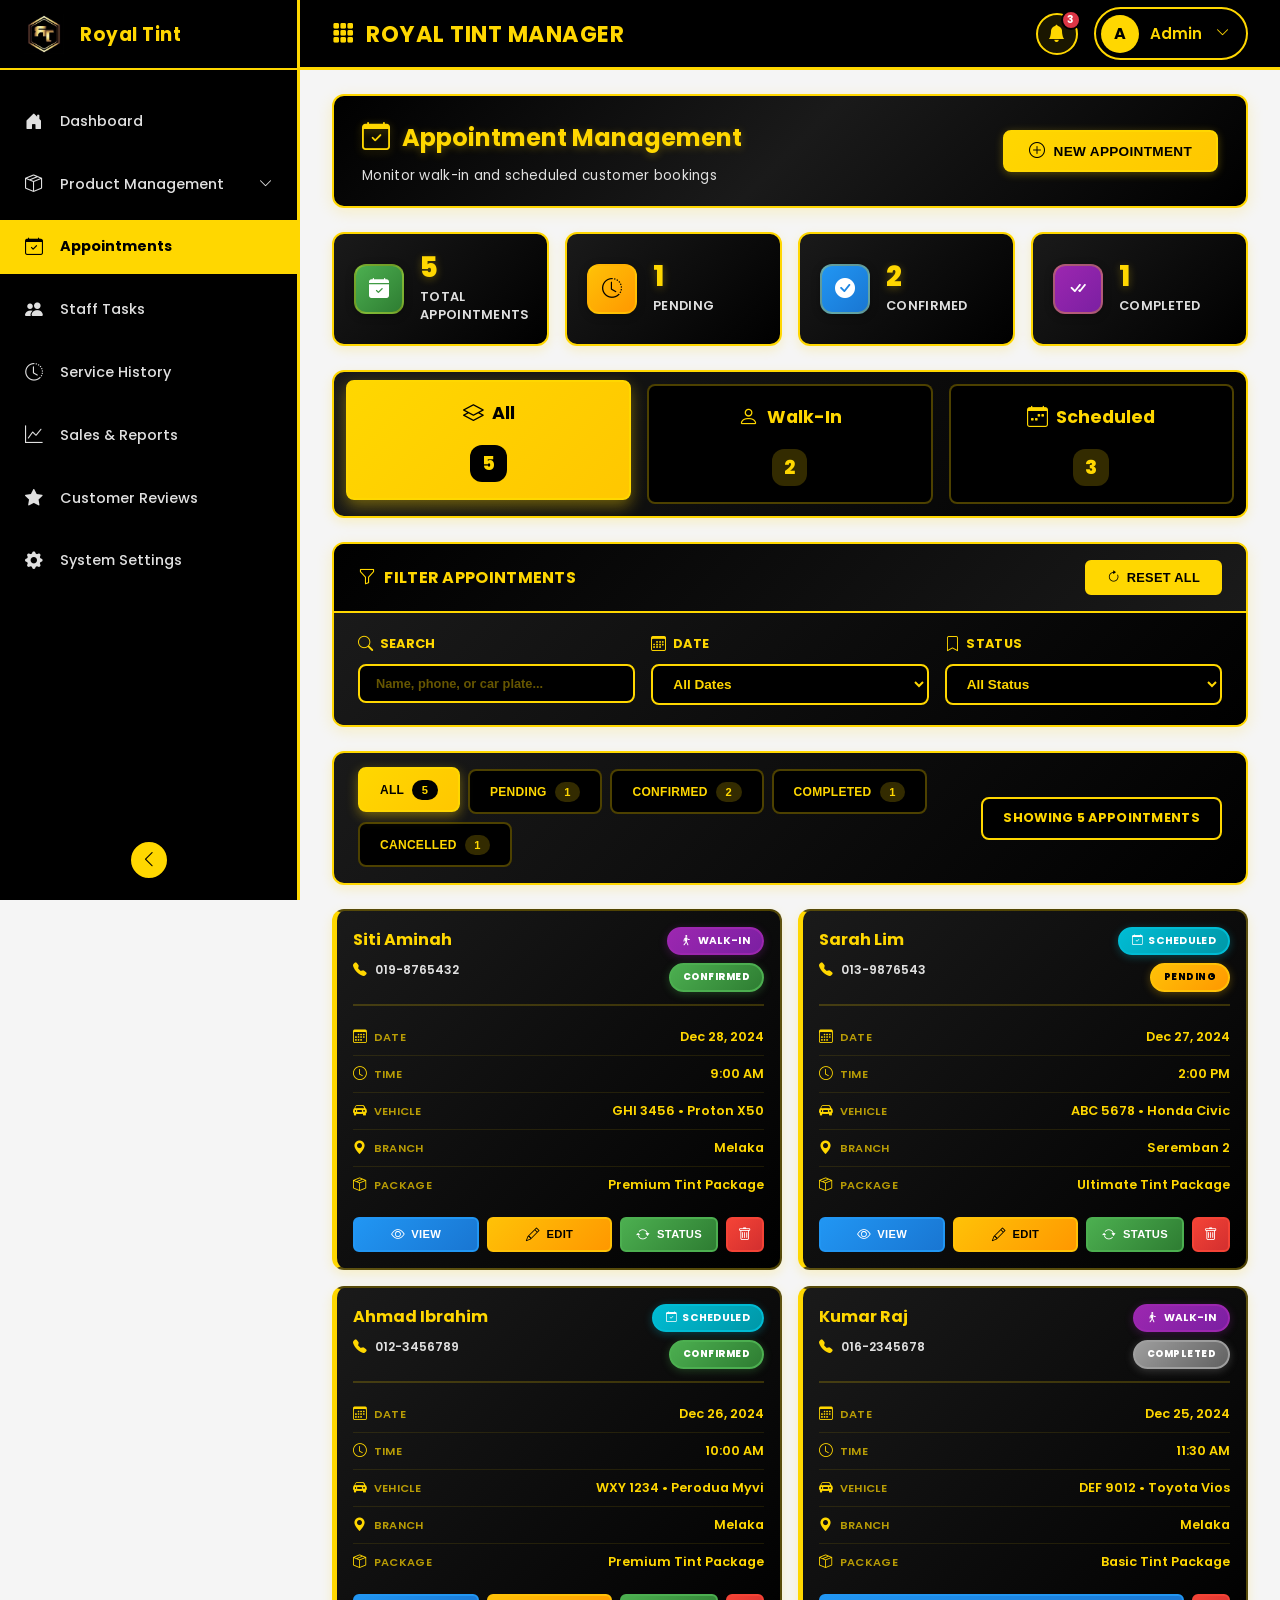
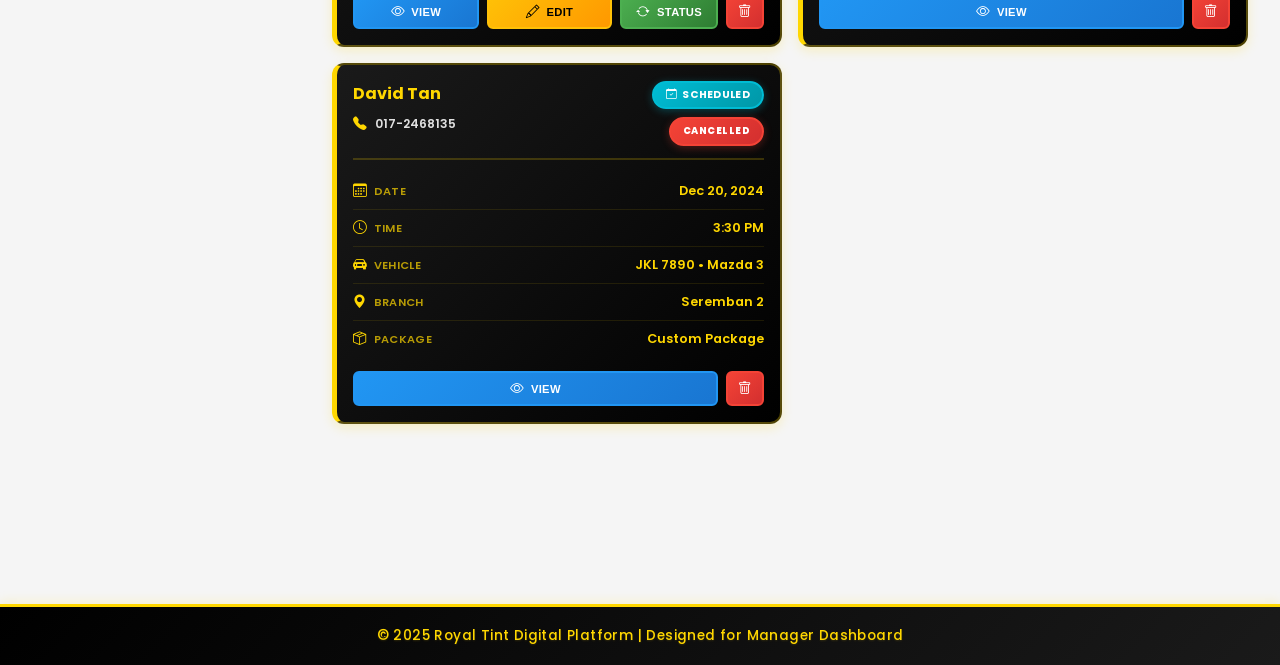
==== commit b61db180: "Latest update" ====
--- a/appointments.html
+++ b/appointments.html
@@ -4,14 +4,9 @@
   <meta charset="UTF-8">
   <meta name="viewport" content="width=device-width, initial-scale=1.0" />
   <title>Appointment Management - Royal Tint</title>
-  
-  <!-- Fonts -->
   <link href="https://fonts.googleapis.com/css2?family=Poppins:wght@300;400;500;600;700&display=swap" rel="stylesheet" />
-  
-  <!-- CSS Files - Adjust paths based on your folder structure -->
   <link rel="stylesheet" href="assets/css/bootstrap.min.css">
   <link rel="stylesheet" href="https://cdn.jsdelivr.net/npm/bootstrap-icons@1.10.5/font/bootstrap-icons.css" />
-  <link rel="stylesheet" href="assets/css/aos.css">
   <link rel="stylesheet" href="assets/css/style.css">
   <link rel="stylesheet" href="assets/css/appointment.css">
 </head>
@@ -31,13 +26,9 @@
           <h2 class="page-title">
             <i class="bi bi-calendar-check"></i> Appointment Management
           </h2>
-          <p class="page-subtitle">Monitor all daily and upcoming customer bookings</p>
+          <p class="page-subtitle">Monitor walk-in and scheduled customer bookings</p>
         </div>
         <div class="header-right">
-          <button class="btn btn-outline-gold" id="viewToggle">
-            <i class="bi bi-calendar3"></i>
-            <span>Calendar View</span>
-          </button>
           <button class="btn btn-gold" data-bs-toggle="modal" data-bs-target="#newAppointmentModal">
             <i class="bi bi-plus-circle"></i>
             <span>New Appointment</span>
@@ -48,221 +39,228 @@
       <!-- Stats Cards -->
       <div class="stats-grid">
         <div class="stat-card">
-          <div class="stat-icon" style="background: rgba(255,215,0,0.2);">
-            <i class="bi bi-calendar-check-fill" style="color: #FFD700;"></i>
+          <div class="stat-icon today">
+            <i class="bi bi-calendar-check-fill"></i>
           </div>
           <div class="stat-content">
-            <h3 id="totalAppointments">0</h3>
+            <h3 id="totalAppointments"></h3>
             <p>Total Appointments</p>
           </div>
         </div>
 
         <div class="stat-card">
-          <div class="stat-icon" style="background: rgba(255,193,7,0.2);">
-            <i class="bi bi-clock-history" style="color: #ffc107;"></i>
+          <div class="stat-icon pending">
+            <i class="bi bi-clock-history"></i>
           </div>
           <div class="stat-content">
-            <h3 id="pendingCount">0</h3>
+            <h3 id="pendingCount"></h3>
             <p>Pending</p>
           </div>
         </div>
 
         <div class="stat-card">
-          <div class="stat-icon" style="background: rgba(40,167,69,0.2);">
-            <i class="bi bi-check-circle-fill" style="color: #28a745;"></i>
+          <div class="stat-icon confirmed">
+            <i class="bi bi-check-circle-fill"></i>
           </div>
           <div class="stat-content">
-            <h3 id="confirmedCount">0</h3>
+            <h3 id="confirmedCount"></h3>
             <p>Confirmed</p>
           </div>
         </div>
 
         <div class="stat-card">
-          <div class="stat-icon" style="background: rgba(108,117,125,0.2);">
-            <i class="bi bi-check-all" style="color: #6c757d;"></i>
+          <div class="stat-icon completed">
+            <i class="bi bi-check-all"></i>
           </div>
           <div class="stat-content">
-            <h3 id="completedCount">0</h3>
+            <h3 id="completedCount"></h3>
             <p>Completed</p>
           </div>
         </div>
       </div>
 
-      <!-- List View -->
-      <div id="listView">
-
-        <!-- Enhanced Filter Card -->
-        <div class="filter-card">
-          <div class="filter-header">
-            <h5><i class="bi bi-funnel"></i> Filter Appointments</h5>
-            <button class="btn-reset" id="resetFilter">
-              <i class="bi bi-arrow-clockwise"></i> Reset All
-            </button>
-          </div>
+      <!-- ================= APPOINTMENT TYPE TABS ================= -->
+      <div class="appointment-type-tabs">
+        <div class="type-tab active" data-type="all">
+          <h4><i class="bi bi-layers"></i> All</h4>
+          <div class="count" id="allCount"></div>
+        </div>
+        <div class="type-tab" data-type="walk-in">
+          <h4><i class="bi bi-person"></i> Walk-In</h4>
+          <div class="count" id="walkInCount"></div>
+        </div>
+        <div class="type-tab" data-type="scheduled">
+          <h4><i class="bi bi-calendar-week"></i> Scheduled</h4>
+          <div class="count" id="scheduledCount"></div>
+        </div>
+      </div>
+        
+       <!-- ================= FILTER SECTION ================= -->
+      <div class="filter-card">
+        <div class="filter-header">
+          <h5><i class="bi bi-funnel"></i> Filter Appointments</h5>
+          <button class="btn-reset" id="resetFilter">
+            <i class="bi bi-arrow-clockwise"></i> Reset All
+          </button>
+        </div>
           
-          <div class="filter-body">
-            <div class="filter-group">
-              <label class="filter-label">
-                <i class="bi bi-search"></i> Search
-              </label>
-              <input type="text" class="filter-input" id="searchInput" 
-                     placeholder="Name, phone, or car plate...">
-            </div>
-
-            <div class="filter-group">
-              <label class="filter-label">
-                <i class="bi bi-calendar3"></i> Date
-              </label>
-              <select class="filter-select" id="dateFilter">
-                <option value="all">All Dates</option>
-                <option value="today">Today</option>
-                <option value="tomorrow">Tomorrow</option>
-                <option value="week">This Week</option>
-                <option value="month">This Month</option>
-                <option value="custom">Select Date...</option>
-              </select>
-            </div>
-
-            <div class="filter-group">
-              <label class="filter-label">
-                <i class="bi bi-bookmark"></i> Status
-              </label>
-              <select class="filter-select" id="statusFilter">
-                <option value="all">All Status</option>
-                <option value="pending">Pending</option>
-                <option value="confirmed">Confirmed</option>
-                <option value="completed">Completed</option>
-                <option value="cancelled">Cancelled</option>
-              </select>
-            </div>
-
-            <div class="filter-group">
-              <label class="filter-label">
-                <i class="bi bi-geo-alt"></i> Branch
-              </label>
-              <select class="filter-select" id="branchFilter">
-                <option value="all">All Branches</option>
-                <option value="melaka">Melaka</option>
-                <option value="seremban">Seremban 2</option>
-              </select>
-            </div>
-          </div>
-
-          <!-- Custom Date Picker (Hidden by default) -->
-          <div class="custom-date-section" id="customDatePicker" style="display: none;">
+        <div class="filter-body">
+          <div class="filter-group">
             <label class="filter-label">
-              <i class="bi bi-calendar-date"></i> Select Specific Date
+              <i class="bi bi-search"></i> Search
             </label>
-            <input type="date" class="filter-input" id="customDate">
-          </div>
-        </div>
-
-        <!-- Filter Tabs -->
-        <div class="filter-tabs-container">
-          <div class="filter-tabs">
-            <button class="filter-tab active" data-status="all">
-              All <span class="tab-badge" id="badge-all">0</span>
-            </button>
-            <button class="filter-tab" data-status="pending">
-              Pending <span class="tab-badge" id="badge-pending">0</span>
-            </button>
-            <button class="filter-tab" data-status="confirmed">
-              Confirmed <span class="tab-badge" id="badge-confirmed">0</span>
-            </button>
-            <button class="filter-tab" data-status="completed">
-              Completed <span class="tab-badge" id="badge-completed">0</span>
-            </button>
-            <button class="filter-tab" data-status="cancelled">
-              Cancelled <span class="tab-badge" id="badge-cancelled">0</span>
-            </button>
-          </div>
-
-          <!-- Results Count -->
-          <div class="results-count">
-            <span id="resultsCount">Showing 0 appointments</span>
-          </div>
-        </div>
-
-        <!-- Appointment List -->
-        <div id="appointmentsList">
-          <!-- JavaScript will render appointments here -->
-        </div>
-      </div>
-
-      <!-- Calendar View -->
-      <div id="calendarView" style="display: none;">
-        <div class="card shadow-sm">
-          <div class="card-body text-center py-5">
-            <i class="bi bi-calendar3" style="font-size: 4rem; color: #FFD700;"></i>
-            <h4 class="mt-3">Calendar View</h4>
-            <p class="text-muted">Calendar integration coming soon...</p>
-          </div>
-        </div>
-      </div>
-
+            <input type="text" class="filter-input" id="searchInput" 
+              placeholder="Name, phone, or car plate..."/>
+          </div>
+
+          <div class="filter-group">
+            <label class="filter-label">
+              <i class="bi bi-calendar3"></i> Date
+            </label>
+            <select class="filter-select" id="dateFilter">
+              <option value="all">All Dates</option>
+              <option value="today">Today</option>
+              <option value="tomorrow">Tomorrow</option>
+              <option value="week">This Week</option>
+              <option value="month">This Month</option>
+              <option value="custom">Select Date...</option>
+            </select>
+          </div>
+
+          <div class="filter-group">
+            <label class="filter-label">
+              <i class="bi bi-bookmark"></i> Status
+            </label>
+            <select class="filter-select" id="statusFilter">
+              <option value="all">All Status</option>
+              <option value="pending">Pending</option>
+              <option value="confirmed">Confirmed</option>
+              <option value="completed">Completed</option>
+              <option value="cancelled">Cancelled</option>
+            </select>
+          </div>
+        </div>
+
+        <!-- Custom Date Picker (Hidden by default) -->
+        <div class="custom-date-section" id="customDatePicker" style="display: none;">
+          <label class="filter-label">
+            <i class="bi bi-calendar-date"></i> Select Specific Date
+          </label>
+          <input type="date" class="filter-input" id="customDate">
+        </div>
+      </div>
+
+      <!-- Filter Tabs -->
+      <div class="filter-tabs-container">
+        <div class="filter-tabs">
+          <button class="filter-tab active" data-status="all">
+            All <span class="tab-badge" id="badge-all"></span>
+          </button>
+          <button class="filter-tab" data-status="pending">
+            Pending <span class="tab-badge" id="badge-pending"></span>
+          </button>
+          <button class="filter-tab" data-status="confirmed">
+            Confirmed <span class="tab-badge" id="badge-confirmed"></span>
+          </button>
+          <button class="filter-tab" data-status="completed">
+            Completed <span class="tab-badge" id="badge-completed"></span>
+          </button>
+          <button class="filter-tab" data-status="cancelled">
+            Cancelled <span class="tab-badge" id="badge-cancelled"></span>
+          </button>
+        </div>
+
+        <!-- Results Count -->
+        <div class="results-count">
+          <span id="resultsCount">Showing 0 appointments</span>
+        </div>
+      </div>
+
+      <!-- Appointment List -->
+      <div id="appointmentsList">
+        <!-- JavaScript will render appointments here -->
+      </div>
     </div>
   </main>
 
   <!-- ========== MODALS ========== -->
 
   <!-- New Appointment Modal -->
-  <div class="modal fade" id="newAppointmentModal" tabindex="-1">
+  <div class="modal fade" id="newAppointmentModal">
     <div class="modal-dialog modal-lg">
       <div class="modal-content">
         <div class="modal-header-gold">
-          <h5 class="modal-title">
+          <h5 class="modal-title" id="newAppointmentModalLabel">
             <i class="bi bi-plus-circle"></i> Create New Appointment
           </h5>
-          <button type="button" class="btn-close btn-close-white" data-bs-dismiss="modal"></button>
         </div>
         <div class="modal-body">
           <form id="appointmentForm">
-            <div class="row">
-              <div class="col-md-6 mb-3">
-                <label class="form-label">Customer Name *</label>
+            <div class="mb-3">
+              <label class="form-label">Appointment Type</label>
+              <div class="appointment-type-selector">
+                <div class="type-option">
+                  <input type="radio" id="typeWalkIn" name="appointmentType" value="walk-in" checked>
+                  <label for="typeWalkIn">
+                    <i class="bi bi-person"></i>
+                    <span>Walk-In</span>
+                    <small>Customer arrives without booking</small>
+                  </label>
+                </div>
+                <div class="type-option">
+                  <input type="radio" id="typeScheduled" name="appointmentType" value="scheduled">
+                  <label for="typeScheduled">
+                    <i class="bi bi-calendar-check"></i>
+                    <span>Scheduled</span>
+                    <small>Pre-booked appointment</small>
+                  </label>
+                </div>
+              </div>
+            </div>
+            <div class="row">
+              <div class="col-md-6 mb-3">
+                <label class="form-label">Customer Name</label>
                 <input type="text" class="form-control" id="customerName" required>
               </div>
               <div class="col-md-6 mb-3">
-                <label class="form-label">Phone Number *</label>
+                <label class="form-label">Phone Number</label>
                 <input type="tel" class="form-control" id="customerPhone" 
                        placeholder="012-3456789" required>
               </div>
             </div>
             <div class="row">
               <div class="col-md-6 mb-3">
-                <label class="form-label">Car Plate Number *</label>
+                <label class="form-label">Car Plate Number</label>
                 <input type="text" class="form-control" id="carPlate" 
                        placeholder="ABC 1234" required>
               </div>
               <div class="col-md-6 mb-3">
-                <label class="form-label">Car Model *</label>
+                <label class="form-label">Car Model</label>
                 <input type="text" class="form-control" id="carModel" 
-                       placeholder="e.g., Perodua Myvi" required>
-              </div>
-            </div>
-            <div class="row">
-              <div class="col-md-6 mb-3">
-                <label class="form-label">Appointment Date *</label>
+                       placeholder="Perodua Myvi" required>
+              </div>
+            </div>
+            <div class="row">
+              <div class="col-md-6 mb-3">
+                <label class="form-label">Appointment Date</label>
                 <input type="date" class="form-control" id="appointmentDate" required>
               </div>
               <div class="col-md-6 mb-3">
-                <label class="form-label">Appointment Time *</label>
+                <label class="form-label">Appointment Time</label>
                 <input type="time" class="form-control" id="appointmentTime" required>
               </div>
             </div>
             <div class="row">
               <div class="col-md-6 mb-3">
-                <label class="form-label">Branch *</label>
+                <label class="form-label">Branch</label>
                 <select class="form-select" id="branch" required>
-                  <option value="">Select Branch</option>
                   <option value="melaka">Melaka</option>
                   <option value="seremban">Seremban 2</option>
                 </select>
               </div>
               <div class="col-md-6 mb-3">
-                <label class="form-label">Service Package *</label>
+                <label class="form-label">Service Package</label>
                 <select class="form-select" id="servicePackage" required>
-                  <option value="">Select Package</option>
                   <option value="Basic Tint Package">Basic Tint Package</option>
                   <option value="Premium Tint Package">Premium Tint Package</option>
                   <option value="Ultimate Tint Package">Ultimate Tint Package</option>
@@ -288,14 +286,13 @@
   </div>
 
   <!-- View Appointment Details Modal -->
-  <div class="modal fade" id="viewAppointmentModal" tabindex="-1">
+  <div class="modal fade" id="viewAppointmentModal" tabindex="-1" aria-labelledby="viewAppointmentModalLabel" aria-hidden="true">
     <div class="modal-dialog modal-lg">
       <div class="modal-content">
         <div class="modal-header-gold">
-          <h5 class="modal-title">
+          <h5 class="modal-title"  id="viewAppointmentModalLabel">
             <i class="bi bi-eye"></i> Appointment Details
           </h5>
-          <button type="button" class="btn-close btn-close-white" data-bs-dismiss="modal"></button>
         </div>
         <div class="modal-body" id="viewAppointmentContent">
           <!-- Content will be populated by JavaScript -->
@@ -311,58 +308,78 @@
   </div>
 
   <!-- Edit Appointment Modal -->
-  <div class="modal fade" id="editAppointmentModal" tabindex="-1">
+  <div class="modal fade" id="editAppointmentModal" tabindex="-1" aria-labelledby="editAppointmentModalLabel" aria-hidden="true">
     <div class="modal-dialog modal-lg">
       <div class="modal-content">
         <div class="modal-header-gold">
-          <h5 class="modal-title">
+          <h5 class="modal-title" id="editAppointmentModalLabel">
             <i class="bi bi-pencil"></i> Edit Appointment
           </h5>
-          <button type="button" class="btn-close btn-close-white" data-bs-dismiss="modal"></button>
         </div>
         <div class="modal-body">
           <form id="editAppointmentForm">
             <input type="hidden" id="editId">
-            <div class="row">
-              <div class="col-md-6 mb-3">
-                <label class="form-label">Customer Name *</label>
+            <div class="mb-3">
+              <label class="form-label">Appointment Type</label>
+              <div class="appointment-type-selector">
+                <div class="type-option">
+                  <input type="radio" id="editTypeWalkIn" name="editAppointmentType" value="walk-in">
+                  <label for="editTypeWalkIn">
+                    <i class="bi bi-person"></i>
+                    <span>Walk-In</span>
+                    <small>Customer arrives without booking</small>
+                  </label>
+                </div>
+                <div class="type-option">
+                  <input type="radio" id="editTypeScheduled" name="editAppointmentType" value="scheduled">
+                  <label for="editTypeScheduled">
+                    <i class="bi bi-calendar-check"></i>
+                    <span>Scheduled</span>
+                    <small>Pre-booked appointment</small>
+                  </label>
+                </div>
+              </div>
+            </div>
+            <div class="row">
+              <div class="col-md-6 mb-3">
+                <label class="form-label">Customer Name</label>
                 <input type="text" class="form-control" id="editCustomerName" required>
               </div>
               <div class="col-md-6 mb-3">
-                <label class="form-label">Phone Number *</label>
+                <label class="form-label">Phone Number</label>
                 <input type="tel" class="form-control" id="editCustomerPhone" required>
               </div>
             </div>
             <div class="row">
               <div class="col-md-6 mb-3">
-                <label class="form-label">Car Plate Number *</label>
+                <label class="form-label">Car Plate Number</label>
                 <input type="text" class="form-control" id="editCarPlate" required>
               </div>
               <div class="col-md-6 mb-3">
-                <label class="form-label">Car Model *</label>
+                <label class="form-label">Car Model</label>
                 <input type="text" class="form-control" id="editCarModel" required>
               </div>
             </div>
             <div class="row">
               <div class="col-md-6 mb-3">
-                <label class="form-label">Appointment Date *</label>
+                <label class="form-label">Appointment Date</label>
                 <input type="date" class="form-control" id="editAppointmentDate" required>
               </div>
               <div class="col-md-6 mb-3">
-                <label class="form-label">Appointment Time *</label>
+                <label class="form-label">Appointment Time</label>
                 <input type="time" class="form-control" id="editAppointmentTime" required>
               </div>
             </div>
             <div class="row">
               <div class="col-md-6 mb-3">
-                <label class="form-label">Branch *</label>
+                <label class="form-label">Branch</label>
                 <select class="form-select" id="editBranch" required>
                   <option value="melaka">Melaka</option>
                   <option value="seremban">Seremban 2</option>
                 </select>
               </div>
               <div class="col-md-6 mb-3">
-                <label class="form-label">Service Package *</label>
+                <label class="form-label">Service Package</label>
                 <select class="form-select" id="editServicePackage" required>
                   <option value="Basic Tint Package">Basic Tint Package</option>
                   <option value="Premium Tint Package">Premium Tint Package</option>
@@ -388,14 +405,13 @@
   </div>
 
   <!-- Status Change Confirmation Modal -->
-  <div class="modal fade" id="statusChangeModal" tabindex="-1">
+  <div class="modal fade" id="statusChangeModal" tabindex="-1" aria-labelledby="statusChangeModalLabel" aria-hidden="true">
     <div class="modal-dialog">
       <div class="modal-content">
         <div class="modal-header">
-          <h5 class="modal-title">
+          <h5 class="modal-title" id="statusChangeModalLabel">
             <i class="bi bi-exclamation-triangle text-warning"></i> Confirm Status Change
           </h5>
-          <button type="button" class="btn-close" data-bs-dismiss="modal"></button>
         </div>
         <div class="modal-body">
           <p>Are you sure you want to change the appointment status?</p>
@@ -415,14 +431,13 @@
   </div>
 
   <!-- Delete Confirmation Modal -->
-  <div class="modal fade" id="deleteModal" tabindex="-1">
+  <div class="modal fade" id="deleteModal" tabindex="-1" aria-labelledby="deleteModalLabel" aria-hidden="true">
     <div class="modal-dialog">
       <div class="modal-content">
         <div class="modal-header bg-danger text-white">
-          <h5 class="modal-title">
+          <h5 class="modal-title" id="deleteModalLabel">
             <i class="bi bi-trash"></i> Delete Appointment
           </h5>
-          <button type="button" class="btn-close btn-close-white" data-bs-dismiss="modal"></button>
         </div>
         <div class="modal-body">
           <p>Are you sure you want to delete this appointment?</p>
@@ -457,4 +472,4 @@
   <script src="assets/js/main.js"></script>
   <script src="assets/js/appointment.js"></script>
 </body>
-</html>
+</html>
--- a/assets/css/style.css
+++ b/assets/css/style.css
@@ -135,6 +135,25 @@
     color: var(--black);
     font-weight: 700;
   }
+
+  /* Active menu icon - Black */
+  .menu-item.active > a .icon,
+  .menu-item.active > .menu-link .icon {
+    color: #000;
+  }
+
+  /* Active menu label - Black */
+  .menu-item.active > a .label,
+  .menu-item.active > .menu-link .label {
+    color: #000;
+  }
+
+  /* Keep gold on hover */
+  .menu-item.active > a:hover,
+  .menu-item.active > .menu-link:hover {
+    background: #FFD700;
+    color: #000;
+  }
   
   .menu-item .icon {
     width: 20px;
@@ -201,6 +220,19 @@
     color: #FFD700;
   }
   
+  /* Submenu Active State - SIMPLE GOLD */
+  .submenu li.active > a {
+    background: #FFD700;
+    color: #000;
+    font-weight: 700;
+  }
+
+  /* Keep gold on hover */
+  .submenu li.active > a:hover {
+    background: #FFD700;
+    color: #000;
+  }
+
   /* Submenu Arrow */
   .submenu-arrow {
     margin-left: auto;
@@ -218,7 +250,6 @@
   .sidebar.collapsed .submenu {
     display: none;
   }
-  
   
   /* Collapse Button - INSIDE SIDEBAR, CENTERED */
   .collapse-btn {
@@ -258,11 +289,7 @@
   
   /* Scrollbar */
   .sidebar::-webkit-scrollbar {
-    width: 5px;
-  }
-  
-  .sidebar::-webkit-scrollbar-track {
-    background: #1a1a1a;
+    width: 1px;
   }
   
   .sidebar::-webkit-scrollbar-thumb {
@@ -368,6 +395,265 @@
     font-size: 0.65rem;
     font-weight: 700;
     border: 2px solid var(--black);
+  }
+
+  /* Notification Wrapper */
+  .notification-wrapper {
+    position: relative;
+  }
+
+  /* Notification Dropdown */
+  .notification-dropdown {
+    position: absolute;
+    top: calc(100% + 10px);
+    right: 0;
+    width: 380px;
+    max-height: 500px;
+    background: var(--black);
+    border: 2px solid var(--gold);
+    border-radius: 12px;
+    box-shadow: 0 8px 24px rgba(255, 215, 0, 0.3);
+    overflow: hidden;
+    opacity: 0;
+    visibility: hidden;
+    transform: translateY(-10px);
+    transition: all 0.3s ease;
+    z-index: 10000;
+  }
+
+  .notification-dropdown.show {
+    opacity: 1;
+    visibility: visible;
+    transform: translateY(0);
+  }
+
+  /* Notification Header */
+  .notification-header {
+    display: flex;
+    justify-content: space-between;
+    align-items: center;
+    padding: 1rem 1.2rem;
+    background: linear-gradient(135deg, var(--black), #1a1a1a);
+    border-bottom: 2px solid var(--gold);
+  }
+
+  .notification-header h4 {
+    margin: 0;
+    color: var(--gold);
+    font-size: 1rem;
+    font-weight: 700;
+    display: flex;
+    align-items: center;
+    gap: 0.5rem;
+  }
+
+  .notification-header h4 i {
+    font-size: 1.1rem;
+  }
+
+  .mark-read {
+    color: var(--gold);
+    font-size: 0.75rem;
+    cursor: pointer;
+    transition: all 0.3s ease;
+    font-weight: 600;
+    text-transform: uppercase;
+  }
+
+  .mark-read:hover {
+    color: var(--gold-hover);
+    text-decoration: underline;
+  }
+
+  /* Notification List */
+  .notification-list {
+    max-height: 380px;
+    overflow-y: auto;
+    background: var(--black);
+  }
+
+  .notification-list::-webkit-scrollbar {
+    width: 5px;
+  }
+
+  .notification-list::-webkit-scrollbar-track {
+    background: #1a1a1a;
+  }
+
+  .notification-list::-webkit-scrollbar-thumb {
+    background: var(--gold);
+    border-radius: 3px;
+  }
+
+  /* Notification Item */
+  .notification-item {
+    display: flex;
+    align-items: flex-start;
+    gap: 0.75rem;
+    padding: 1rem 1.2rem;
+    border-bottom: 1px solid rgba(255, 215, 0, 0.1);
+    cursor: pointer;
+    transition: all 0.3s ease;
+    position: relative;
+  }
+
+  .notification-item:last-child {
+    border-bottom: none;
+  }
+
+  .notification-item:hover {
+    background: rgba(255, 215, 0, 0.08);
+  }
+
+  .notification-item.unread {
+    background: rgba(255, 215, 0, 0.05);
+  }
+
+  .notification-item.unread:hover {
+    background: rgba(255, 215, 0, 0.12);
+  }
+
+  /* Notification Icon */
+  .notif-icon {
+    width: 40px;
+    height: 40px;
+    border-radius: 10px;
+    display: flex;
+    align-items: center;
+    justify-content: center;
+    flex-shrink: 0;
+    font-size: 1.1rem;
+    color: white;
+  }
+
+  .notif-icon.new-appointment {
+    background: linear-gradient(135deg, #2196f3, #1976d2);
+  }
+
+  .notif-icon.confirmed {
+    background: linear-gradient(135deg, #4caf50, #2e7d32);
+  }
+
+  .notif-icon.payment {
+    background: linear-gradient(135deg, #ffc107, #ff9800);
+  }
+
+  .notif-icon.completed {
+    background: linear-gradient(135deg, #9c27b0, #7b1fa2);
+  }
+
+  .notif-icon.cancelled {
+    background: linear-gradient(135deg, #f44336, #c62828);
+  }
+
+  /* Notification Content */
+  .notif-content {
+    flex: 1;
+    min-width: 0;
+  }
+
+  .notif-content h5 {
+    margin: 0 0 0.3rem 0;
+    color: var(--gold);
+    font-size: 0.9rem;
+    font-weight: 700;
+  }
+
+  .notif-content p {
+    margin: 0 0 0.4rem 0;
+    color: #e0e0e0;
+    font-size: 0.8rem;
+    line-height: 1.4;
+  }
+
+  .notif-time {
+    color: rgba(255, 215, 0, 0.6);
+    font-size: 0.7rem;
+    font-weight: 600;
+  }
+
+  /* Unread Dot */
+  .notif-dot {
+    width: 8px;
+    height: 8px;
+    background: var(--gold);
+    border-radius: 50%;
+    flex-shrink: 0;
+    margin-top: 5px;
+    display: none;
+  }
+
+  .notification-item.unread .notif-dot {
+    display: block;
+    animation: pulse-dot 2s infinite;
+  }
+
+  @keyframes pulse-dot {
+    0%, 100% { opacity: 1; transform: scale(1); }
+    50% { opacity: 0.5; transform: scale(1.2); }
+  }
+
+  /* Notification Footer */
+  .notification-footer {
+    padding: 0.75rem 1.2rem;
+    background: linear-gradient(135deg, #1a1a1a, var(--black));
+    border-top: 2px solid rgba(255, 215, 0, 0.3);
+  }
+
+  .view-all-notif {
+    display: flex;
+    align-items: center;
+    justify-content: center;
+    gap: 0.5rem;
+    color: var(--gold);
+    text-decoration: none;
+    font-size: 0.85rem;
+    font-weight: 700;
+    text-transform: uppercase;
+    padding: 0.5rem;
+    border-radius: 8px;
+    transition: all 0.3s ease;
+  }
+
+  .view-all-notif:hover {
+    background: rgba(255, 215, 0, 0.1);
+    color: var(--gold-hover);
+  }
+
+  .view-all-notif i {
+    font-size: 1rem;
+    transition: transform 0.3s ease;
+  }
+
+  .view-all-notif:hover i {
+    transform: translateX(4px);
+  }
+
+  /* Empty State */
+  .notification-empty {
+    text-align: center;
+    padding: 3rem 1rem;
+    color: #e0e0e0;
+  }
+
+  .notification-empty i {
+    font-size: 3rem;
+    color: rgba(255, 215, 0, 0.3);
+    margin-bottom: 1rem;
+  }
+
+  .notification-empty p {
+    margin: 0;
+    font-size: 0.9rem;
+    color: rgba(255, 215, 0, 0.6);
+  }
+
+  /* Responsive */
+  @media (max-width: 480px) {
+    .notification-dropdown {
+      width: 320px;
+      right: -50px;
+    }
   }
   
   /* User Profile - FIXED DROPDOWN */
@@ -598,12 +884,14 @@
     background: linear-gradient(135deg, #ffc107, #ff9800);
     color: var(--black);
   }
-  
+
+  .stat-icon.confirmed,
   .stat-icon.revenue {
     background: linear-gradient(135deg, #2196f3, #1976d2);
     color: white;
   }
   
+  .stat-icon.completed,
   .stat-icon.staff {
     background: linear-gradient(135deg, #9c27b0, #7b1fa2);
     color: white;
@@ -1020,6 +1308,4 @@
   .stat-box:nth-child(1) { animation-delay: 0.08s; }
   .stat-box:nth-child(2) { animation-delay: 0.16s; }
   .stat-box:nth-child(3) { animation-delay: 0.24s; }
-  .stat-box:nth-child(4) { animation-delay: 0.32s; }
-
-  +  .stat-box:nth-child(4) { animation-delay: 0.32s; }
--- a/assets/css/appointment.css
+++ b/assets/css/appointment.css
@@ -62,6 +62,98 @@
   flex-wrap: wrap;
 }
 
+/* ===== APPOINTMENT TYPE SECTIONS ===== */
+.appointment-type-tabs {
+  display: flex;
+  gap: 1rem;
+  margin-bottom: 1.5rem;
+  background: linear-gradient(135deg, #1a1a1a 0%, #000 100%);
+  padding: 0.75rem;
+  border-radius: 12px;
+  border: 2px solid #FFD700;
+  box-shadow: 0 4px 12px rgba(255, 215, 0, 0.2);
+}
+
+.type-tab {
+  flex: 1;
+  padding: 1rem 1.5rem;
+  background: #000;
+  border: 2px solid rgba(255, 215, 0, 0.3);
+  border-radius: 8px;
+  cursor: pointer;
+  transition: all 0.3s ease;
+  text-align: center;
+}
+
+.type-tab h4 {
+  margin: 0 0 0.5rem 0;
+  font-size: 1.1rem;
+  font-weight: 700;
+  color: #FFD700;
+  display: flex;
+  align-items: center;
+  justify-content: center;
+  gap: 0.5rem;
+}
+
+.type-tab h4 i {
+  font-size: 1.3rem;
+}
+
+.type-tab p {
+  margin: 0;
+  font-size: 0.75rem;
+  color: rgba(255, 215, 0, 0.6);
+  text-transform: uppercase;
+  letter-spacing: 0.5px;
+}
+
+.type-tab .count {
+  display: inline-block;
+  background: rgba(255, 215, 0, 0.2);
+  color: #FFD700;
+  padding: 0.25rem 0.75rem;
+  border-radius: 12px;
+  font-weight: 800;
+  font-size: 1.2rem;
+  margin-top: 0.5rem;
+}
+
+.type-tab:hover {
+  background: #1a1a1a;
+  border-color: #FFD700;
+  transform: translateY(-2px);
+  box-shadow: 0 4px 12px rgba(255, 215, 0, 0.3);
+}
+
+.type-tab.active {
+  background: linear-gradient(135deg, #FFD700, #FFC700);
+  border-color: #FFD700;
+  box-shadow: 0 6px 16px rgba(255, 215, 0, 0.4);
+  transform: translateY(-4px);
+}
+
+.type-tab.active h4 {
+  color: #000;
+}
+
+.type-tab.active p {
+  color: rgba(0, 0, 0, 0.7);
+}
+
+.type-tab.active .count {
+  background: #000;
+  color: #FFD700;
+}
+
+.appointment-section {
+  display: none;
+}
+
+.appointment-section.active {
+  display: block;
+}
+
 /* === COMPACT BUTTONS === */
 .btn-gold {
   background: linear-gradient(135deg, #FFD700, #FFC700);
@@ -78,6 +170,7 @@
   font-size: 0.85rem; /* Reduced */
   text-transform: uppercase;
   letter-spacing: 0.3px;
+  cursor: pointer;
 }
 
 .btn-gold:hover {
@@ -105,6 +198,7 @@
   font-size: 0.85rem;
   text-transform: uppercase;
   letter-spacing: 0.3px;
+  cursor: pointer;
 }
 
 .btn-outline-gold:hover {
@@ -488,15 +582,53 @@
   text-align: right;
 }
 
+/* ===== BADGE GROUP ===== */
+.badge-group {
+  display: flex;
+  flex-direction: column;
+  gap: 0.5rem;
+  align-items: flex-end;
+}
+
+/* ===== TYPE BADGE ===== */
+.type-badge {
+  display: inline-flex;
+  align-items: center;
+  justify-content: center;
+  gap: 0.4rem;
+  font-size: 0.65rem;
+  font-weight: 700;
+  padding: 0.35rem 0.75rem;
+  line-height: 1.2;
+  border-radius: 999px;
+  text-transform: uppercase;
+  letter-spacing: 0.3px;
+  white-space: nowrap;
+}
+
+.type-walk-in {
+  background: linear-gradient(135deg, #9c27b0, #7b1fa2);
+  color: #fff;
+  border: 2px solid #9c27b0;
+  box-shadow: 0 2px 8px rgba(156, 39, 176, 0.3);
+}
+
+.type-scheduled {
+  background: linear-gradient(135deg, #00bcd4, #0097a7);
+  color: #fff;
+  border: 2px solid #00bcd4;
+  box-shadow: 0 2px 8px rgba(0, 188, 212, 0.3);
+}
+
 /* === STATUS BADGE - COMPACT === */
 .status-badge {
   display: inline-block;
-  font-size: 0.6rem; /* Reduced */
+  font-size: 0.6rem;
   font-weight: 800;
-  padding: 0.35rem 0.75rem; /* Reduced */
+  padding: 0.35rem 0.75rem;
   border-radius: 20px;
   text-transform: uppercase;
-  letter-spacing: 0.5px;
+  letter-spacing: 0.5px; 
 }
 
 .status-pending {
@@ -633,7 +765,7 @@
   display: none;
   overflow: visible;
   margin-bottom: 0.5rem; /* Gap between dropdown and button */
-  min-width: 100%;
+  min-width: 150px;
 }
 
 .status-dropdown-menu.show {
@@ -703,24 +835,85 @@
 
 /* === MODAL CUSTOMIZATION - COMPACT & ENHANCED === */
 .modal {
-  z-index: 99999 !important;
+  position: fixed;
+  top: 0;
+  left: 0;
+  width: 100%;
+  height: 100%;
+  z-index: 99999;
+  display: none;  /* HIDDEN BY DEFAULT */
+  overflow-x: hidden;
+  overflow-y: auto;
+  outline: 0;
+  visibility: hidden;  /* Extra hiding */
+  opacity: 0;  /* Extra hiding */
+}
+
+.modal.show {
+  display: flex;  /* Show as flex for centering */
+  align-items: center;
+  justify-content: center;
+  visibility: visible;
+  opacity: 1;
 }
 
 .modal-backdrop {
-  z-index: 99998 !important;
-  background: rgba(0, 0, 0, 0.85) !important;
+  position: fixed;
+  top: 0;
+  left: 0;
+  width: 100vw;
+  height: 100vh;
+  z-index: 99998;
+  background: rgba(0, 0, 0, 0.85);
+  display: none;
+}
+
+.modal-backdrop.show {
+  display: block;
 }
 
 .modal-dialog {
-  z-index: 100000 !important;
-  max-width: 700px; /* Compact width */
+  position: relative;
+  z-index: 100000;
+  max-width: 700px;
+  width: 90%;
+  margin: 1.75rem auto;
+  pointer-events: auto;
+  transform: none;
+}
+
+.modal.fade .modal-dialog {
+  transition: transform 0.3s ease-out, opacity 0.3s ease-out;
+  transform: translate(0, -50px) scale(0.9);
+  opacity: 0;
+}
+
+.modal.show .modal-dialog {
+  transform: translate(0, 0) scale(1);
+  opacity: 1;
 }
 
 .modal-content {
+  position: relative;
   background: linear-gradient(135deg, #1a1a1a 0%, #000 100%);
   border: 3px solid #FFD700;
   border-radius: 16px;
-  box-shadow: 0 20px 60px rgba(0, 0, 0, 0.8);
+  box-shadow: 0 20px 60px rgba(0, 0, 0, 0.8),
+              0 0 30px rgba(255, 215, 0, 0.3); 
+  position: relative;
+  animation: modalSlideIn 0.3s ease-out;
+}
+
+/* Slides in from top */
+@keyframes modalSlideIn {
+  from {
+    opacity: 0;
+    transform: translateY(-50px);
+  }
+  to {
+    opacity: 1;
+    transform: translateY(0);
+  }
 }
 
 .modal-header-gold {
@@ -745,20 +938,6 @@
 
 .modal-header-gold .modal-title i {
   font-size: 1.5rem;
-}
-
-.modal-header-gold .btn-close {
-  background: #FFD700;
-  opacity: 1;
-  border-radius: 50%;
-  padding: 0.4rem;
-  width: 30px;
-  height: 30px;
-}
-
-.modal-header-gold .btn-close:hover {
-  background: #FFC700;
-  transform: rotate(90deg);
 }
 
 .modal-body {
@@ -771,6 +950,7 @@
 .modal-footer {
   padding: 1.25rem 1.75rem; /* Reduced */
   border-top: 2px solid #FFD700;
+  border-radius: 0 0 13px 13px;
   background: linear-gradient(135deg, #000, #1a1a1a);
 }
 
@@ -784,9 +964,81 @@
   letter-spacing: 0.3px;
 }
 
+/* === APPOINTMENT TYPE SELECTOR === */
+.appointment-type-selector {
+  display: grid;
+  grid-template-columns: 1fr 1fr;
+  gap: 1rem;
+  margin-bottom: 1rem;
+}
+
+.type-option {
+  position: relative;
+}
+
+.type-option input[type="radio"] {
+  position: absolute;
+  opacity: 0;
+  pointer-events: none;
+}
+
+.type-option label {
+  display: flex;
+  flex-direction: column;
+  align-items: center;
+  padding: 0.75rem 0.75rem;
+  background: #000;
+  border: 3px solid rgba(255, 215, 0, 0.3);
+  border-radius: 8px;
+  cursor: pointer;
+  transition: all 0.3s ease;
+  text-align: center;
+  gap: 0.35rem;
+}
+
+.type-option label i {
+  font-size: 1.5rem;
+  color: #FFD700;
+  margin-bottom: 0.25rem;
+}
+
+.type-option label span {
+  font-weight: 700;
+  font-size: 0.85rem;
+  color: #FFD700;
+  text-transform: uppercase;
+  letter-spacing: 0.3px;
+}
+
+.type-option label small {
+  font-size: 0.65rem;
+  color: rgba(255, 215, 0, 0.6);
+  font-weight: 500;
+  line-height: 1.2;
+}
+
+.type-option input[type="radio"]:checked + label {
+  background: linear-gradient(135deg, #FFD700, #FFC700);
+  border-color: #FFD700;
+  box-shadow: 0 4px 16px rgba(255, 215, 0, 0.4);
+  transform: translateY(-2px);
+}
+
+.type-option input[type="radio"]:checked + label i,
+.type-option input[type="radio"]:checked + label span,
+.type-option input[type="radio"]:checked + label small {
+  color: #000;
+}
+
+.type-option label:hover {
+  border-color: #FFD700;
+  transform: translateY(-2px);
+  box-shadow: 0 4px 12px rgba(255, 215, 0, 0.3);
+}
+
 .modal .form-control,
 .modal .form-select {
-  padding: 0.65rem 1rem; /* Reduced */
+  padding: 0.65rem 1rem; 
   border: 2px solid #FFD700;
   border-radius: 8px;
   font-size: 0.85rem; /* Reduced */
@@ -796,6 +1048,15 @@
   color: #FFD700;
 }
 
+/* Textarea specific styling - align border from top */
+.modal textarea.form-control {
+  resize: vertical;
+  min-height: 80px;
+  line-height: 1.5;
+  padding-top: 0.65rem;
+  vertical-align: top;
+}
+
 .modal .form-control::placeholder {
   color: rgba(255, 215, 0, 0.4);
   font-size: 0.8rem;
@@ -809,8 +1070,18 @@
   background: #1a1a1a;
 }
 
+.modal input[type="date"]::-webkit-calendar-picker-indicator,
+.modal input[type="time"]::-webkit-calendar-picker-indicator {
+  filter: invert(80%) sepia(100%) saturate(500%) hue-rotate(5deg) brightness(105%);
+  cursor: pointer;
+}
+
+.modal .mb-3 { 
+  margin-bottom: 0.75rem; 
+}
+
 .modal .row {
-  margin-bottom: 0.75rem; /* Reduced */
+  margin-bottom: 0.5rem; 
 }
 
 /* Modal Buttons - Compact */
@@ -822,6 +1093,8 @@
   text-transform: uppercase;
   padding: 0.6rem 1.5rem; /* Reduced */
   font-size: 0.85rem;
+  cursor: pointer;
+  transition: all 0.3s ease;
 }
 
 .modal-footer .btn-secondary:hover {
@@ -843,6 +1116,8 @@
   text-transform: uppercase;
   padding: 0.6rem 1.5rem;
   font-size: 0.85rem;
+  cursor: pointer;
+  transition: all 0.3s ease;
 }
 
 .modal-footer .btn-primary:hover {
@@ -858,6 +1133,8 @@
   text-transform: uppercase;
   padding: 0.6rem 1.5rem;
   font-size: 0.85rem;
+  cursor: pointer;
+  transition: all 0.3s ease;
 }
 
 .modal-footer .btn-danger:hover {
@@ -865,9 +1142,228 @@
   transform: translateY(-2px);
 }
 
-.modal-header.bg-danger {
-  background: linear-gradient(135deg, #f44336, #d32f2f) !important;
+/* ===== CONFIRMATION MODALS STYLING ===== */
+/* Status Change Confirmation Modal */
+#statusChangeModal .modal-content {
+  background: linear-gradient(135deg, #1a1a1a 0%, #000 100%);
+  border: 3px solid #ffc107;
+  box-shadow: 0 20px 60px rgba(0, 0, 0, 0.8),
+              0 0 30px rgba(255, 193, 7, 0.3);
+}
+
+#statusChangeModal .modal-header {
+  background: linear-gradient(135deg, #000, #1a1a1a, #000);
+  border-bottom: 3px solid #ffc107;
+  border-radius: 13px 13px 0 0;
+  padding: 1.25rem 1.75rem;
+}
+
+#statusChangeModal .modal-title {
+  color: #ffc107;
+  font-weight: 700;
+  font-size: 1.25rem;
+  text-transform: uppercase;
+  letter-spacing: 0.5px;
+  display: flex;
+  align-items: center;
+  gap: 0.65rem;
+}
+
+#statusChangeModal .modal-title i {
+  font-size: 1.5rem;
+  color: #ffc107;
+}
+
+#statusChangeModal .modal-body {
+  padding: 1.75rem;
+  background: linear-gradient(135deg, #1a1a1a 0%, #000 100%);
+}
+
+#statusChangeModal .modal-body p {
+  color: #FFD700;
+  font-size: 1rem;
+  font-weight: 600;
+  margin-bottom: 1.25rem;
+}
+
+#statusChangeModal .alert-info {
+  background: linear-gradient(135deg, #1a1a1a, #000);
+  border: 2px solid #ffc107;
+  border-radius: 8px;
+  padding: 1rem 1.25rem;
+  color: #FFD700;
+  font-size: 0.95rem;
+  line-height: 1.8;
+}
+
+#statusChangeModal .alert-info strong {
+  color: #ffc107;
+  font-weight: 700;
+  text-transform: uppercase;
+  font-size: 0.85rem;
+  letter-spacing: 0.3px;
+}
+
+#statusChangeModal .alert-info span {
+  color: #FFD700;
+  font-weight: 700;
+  font-size: 1rem;
+  text-transform: uppercase;
+}
+
+#statusChangeModal .modal-footer {
+  background: linear-gradient(135deg, #000, #1a1a1a);
+  border-top: 2px solid #ffc107;
+  border-radius: 0 0 13px 13px;
+  padding: 1.25rem 1.75rem;
+}
+
+#statusChangeModal .btn-primary {
+  background: linear-gradient(135deg, #ffc107, #ff9800);
+  border: 2px solid #ffc107;
+  color: #000;
+  font-weight: 700;
+  padding: 0.65rem 1.75rem;
+  box-shadow: 0 4px 12px rgba(255, 193, 7, 0.3);
+}
+
+#statusChangeModal .btn-primary:hover {
+  background: linear-gradient(135deg, #ff9800, #f57c00);
+  transform: translateY(-2px);
+  box-shadow: 0 6px 16px rgba(255, 193, 7, 0.4);
+}
+
+/* Delete Confirmation Modal */
+#deleteModal .modal-content {
+  background: linear-gradient(135deg, #1a1a1a 0%, #000 100%);
+  border: 3px solid #f44336;
+  box-shadow: 0 20px 60px rgba(0, 0, 0, 0.8),
+              0 0 30px rgba(244, 67, 54, 0.3);
+}
+
+#deleteModal .modal-header {
+  background: linear-gradient(135deg, #f44336, #d32f2f);
   border-bottom: 3px solid #d32f2f;
+  border-radius: 13px 13px 0 0;
+  padding: 1.25rem 1.75rem;
+}
+
+#deleteModal .modal-title {
+  color: #fff;
+  font-weight: 700;
+  font-size: 1.25rem;
+  text-transform: uppercase;
+  letter-spacing: 0.5px;
+  display: flex;
+  align-items: center;
+  gap: 0.65rem;
+}
+
+#deleteModal .modal-title i {
+  font-size: 1.5rem;
+}
+
+#deleteModal .modal-body {
+  padding: 1.75rem;
+  background: linear-gradient(135deg, #1a1a1a 0%, #000 100%);
+}
+
+#deleteModal .modal-body > p {
+  color: #FFD700;
+  font-size: 1rem;
+  font-weight: 600;
+  margin-bottom: 1.25rem;
+}
+
+#deleteModal .alert-warning {
+  background: linear-gradient(135deg, #1a1a1a, #000);
+  border: 2px solid #f44336;
+  border-radius: 8px;
+  padding: 1rem 1.25rem;
+  color: #f44336;
+  font-size: 0.95rem;
+  display: flex;
+  align-items: center;
+  gap: 0.75rem;
+  margin-bottom: 1.25rem;
+}
+
+#deleteModal .alert-warning i {
+  font-size: 1.5rem;
+  color: #f44336;
+}
+
+#deleteModal .modal-body p strong {
+  color: #FFD700;
+  font-weight: 700;
+  text-transform: uppercase;
+  font-size: 0.85rem;
+  letter-spacing: 0.3px;
+  display: inline-block;
+  min-width: 120px;
+}
+
+#deleteModal .modal-body p span {
+  color: #FFD700;
+  font-weight: 600;
+  font-size: 0.95rem;
+}
+
+#deleteModal .modal-footer {
+  background: linear-gradient(135deg, #000, #1a1a1a);
+  border-top: 2px solid #f44336;
+  border-radius: 0 0 13px 13px;
+  padding: 1.25rem 1.75rem;
+}
+
+#deleteModal .btn-danger {
+  background: linear-gradient(135deg, #f44336, #d32f2f);
+  border: 2px solid #f44336;
+  color: white;
+  font-weight: 700;
+  padding: 0.65rem 1.75rem;
+  box-shadow: 0 4px 12px rgba(244, 67, 54, 0.3);
+}
+
+#deleteModal .btn-danger:hover {
+  background: linear-gradient(135deg, #d32f2f, #c62828);
+  transform: translateY(-2px);
+  box-shadow: 0 6px 16px rgba(244, 67, 54, 0.4);
+}
+
+/* Confirmation Modal Animations */
+#statusChangeModal.show .modal-dialog,
+#deleteModal.show .modal-dialog {
+  animation: confirmModalBounce 0.4s cubic-bezier(0.68, -0.55, 0.265, 1.55);
+}
+
+@keyframes confirmModalBounce {
+  0% {
+    opacity: 0;
+    transform: scale(0.7) translateY(-50px);
+  }
+  50% {
+    transform: scale(1.05) translateY(0);
+  }
+  100% {
+    opacity: 1;
+    transform: scale(1) translateY(0);
+  }
+}
+
+/* Pulse animation for warning icons */
+#statusChangeModal .text-warning,
+#deleteModal .alert-warning i {
+  animation: iconPulse 2s ease-in-out infinite;
+}
+
+@keyframes iconPulse {
+  0%, 100% {
+    transform: scale(1);
+  }
+  50% {
+    transform: scale(1.1);
+  }
 }
 
 /* === DETAIL VIEW IN MODAL - COMPACT === */
@@ -922,9 +1418,7 @@
 }
 
 .detail-section .alert-info {
-  background: linear-gradient(135deg, #2196f3, #1976d2);
-  border: 2px solid #2196f3;
-  color: white;
+  color: gold;
   border-radius: 8px;
   padding: 0.85rem 1.25rem; /* Reduced */
   font-size: 0.85rem;
@@ -996,6 +1490,22 @@
   font-size: 1.5rem; /* Reduced */
 }
 
+.toast-notification.success .toast-icon {
+  color: #4caf50;
+}
+
+.toast-notification.error .toast-icon {
+  color: #f44336;
+}
+
+.toast-notification.info .toast-icon {
+  color: #2196f3;
+}
+
+.toast-notification.warning .toast-icon {
+  color: #ffc107;
+}
+
 .toast-content p {
   margin: 0;
   color: #FFD700;
@@ -1014,6 +1524,33 @@
   }
 }
 
+@keyframes slideOutRight {
+  from {
+    transform: translateX(0);
+    opacity: 1;
+  }
+  to {
+    transform: translateX(400px);
+    opacity: 0;
+  }
+}
+
+/* ===== MODAL OPEN BODY STATE ===== */
+body.modal-open {
+  overflow: hidden;
+  padding-right: 0;
+}
+
+body.modal-open .main-content {
+  filter: blur(2px);
+  transition: filter 0.3s ease;
+}
+
+body:not(.modal-open) .main-content {
+  filter: none;
+}
+
+
 /* === RESPONSIVE DESIGN === */
 @media (max-width: 1200px) {
   .appointments-grid {
@@ -1055,4 +1592,8 @@
   .btn-action {
     width: 100%;
   }
-}
+
+  .status-dropdown-wrapper {
+    width: 100%;
+  }
+}
